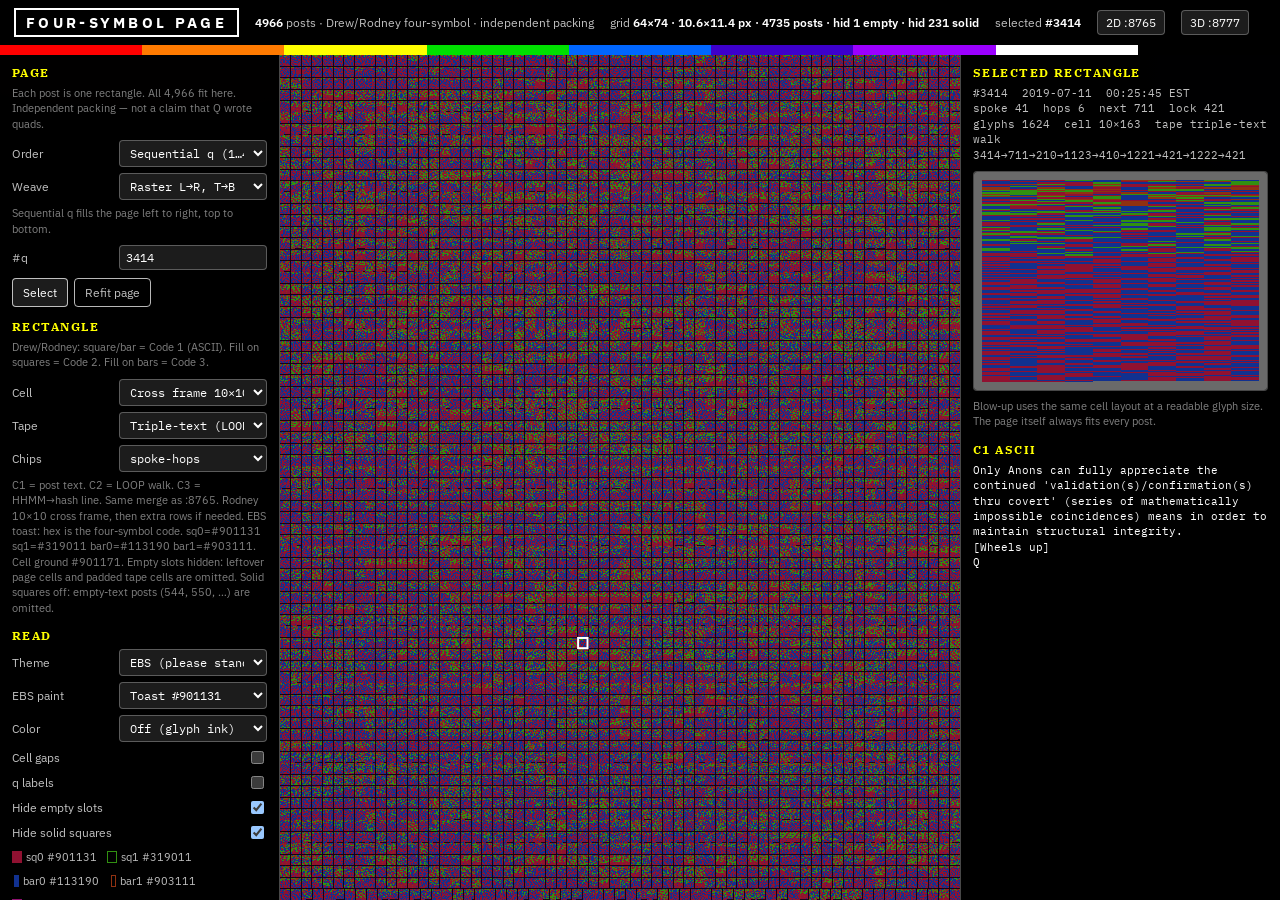
==== index.html @ 26ecc781 "Default view: 3414 EBS toast, cross, triple-text. Hide empty slots and solid squares. Cell gaps off." ====
<!DOCTYPE html>
<html lang="en" data-theme="ebs">
<head>
  <meta charset="utf-8" />
  <meta name="viewport" content="width=device-width, initial-scale=1" />
  <title>Four-symbol page — Q posts as rectangles</title>
  <link rel="preconnect" href="https://fonts.googleapis.com" />
  <link href="https://fonts.googleapis.com/css2?family=IBM+Plex+Mono:wght@400;600&family=IBM+Plex+Sans:wght@400;600&family=IBM+Plex+Serif:wght@600&display=swap" rel="stylesheet" />
  <link rel="stylesheet" href="css/page.css?v=20260916b" />
</head>
<body data-theme="ebs" data-paint="toast">
  <header>
    <h1>Four-symbol page</h1>
    <div class="meta" id="banner-meta">loading corpus…</div>
    <div class="meta">grid <b id="grid-readout">—</b></div>
    <div class="meta">selected <b id="sel-readout">—</b></div>
    <a class="ghost" href="http://127.0.0.1:8765/" title="Loop Code Visualizer">2D :8765</a>
    <a class="ghost" href="http://127.0.0.1:8777/" title="3D analyzer">3D :8777</a>
  </header>
  <div class="shell">
    <aside class="left">
      <h2>Page</h2>
      <p class="note">Each post is one rectangle. All 4,966 fit here. Independent packing — not a claim that Q wrote quads.</p>
      <label class="row">Order
        <select id="order">
          <option value="q" selected>Sequential q (1…4966)</option>
          <option value="ts">Timestamp</option>
          <option value="date">Replica date</option>
          <option value="spoke">Spoke 0–59</option>
          <option value="hops">Hops to lock</option>
          <option value="time">Time face (hour, minute)</option>
          <option value="grid">Date × minute</option>
          <option value="spoke15">Spoke 15 first</option>
          <option value="basin">Lock basin 421 / 1222</option>
          <option value="ampm">AM then PM</option>
          <option value="even">Even / odd q</option>
          <option value="loop">LOOP depth (hops)</option>
          <option value="walkseq">Walk-first-visit</option>
        </select>
      </label>
      <label class="row">Weave
        <select id="weave">
          <option value="raster" selected>Raster L→R, T→B</option>
          <option value="boustrophedon">Boustrophedon (ox-plow)</option>
          <option value="spiral">Spiral (outer → in)</option>
          <option value="columns">Columns (down, then next)</option>
        </select>
      </label>
      <p class="note" id="order-note">Sequential q fills the page left to right, top to bottom.</p>
      <label class="row">#q
        <input id="qnum" type="number" min="1" max="4966" value="3414" />
      </label>
      <div class="btns">
        <button id="go" type="button">Select</button>
        <button class="ghost" id="fit" type="button">Refit page</button>
      </div>

      <h2>Rectangle</h2>
      <p class="note">Drew/Rodney: square/bar = Code 1 (ASCII). Fill on squares = Code 2. Fill on bars = Code 3.</p>
      <label class="row">Cell
        <select id="cell">
          <option value="byte">Byte rows (8-wide)</option>
          <option value="notebook">Notebook 32-wide</option>
          <option value="column">Column-major 8-wide</option>
          <option value="boustrophedon">Boustrophedon 8-wide</option>
          <option value="spiral">Square spiral</option>
          <option value="weeks">Weeks (7-wide)</option>
          <option value="square">Nearest square</option>
          <option value="fish">Fish frame 8×14</option>
          <option value="cross" selected>Cross frame 10×10</option>
        </select>
      </label>
      <label class="row">Tape
        <select id="tape">
          <option value="c1-only">C1 ASCII (full post)</option>
          <option value="triple-text" selected>Triple-text (LOOP + stamp)</option>
          <option value="head8">Head 8 bytes (8×8)</option>
          <option value="chip">Field chip (1 glyph)</option>
        </select>
      </label>
      <label class="row">Chips
        <select id="chips">
          <option value="spoke-hops" selected>spoke-hops</option>
          <option value="ampm-lock">ampm-lock</option>
          <option value="even-q">even-q</option>
          <option value="timehash">timehash</option>
        </select>
      </label>
      <p class="note" id="tape-note">Full post text as Code 1. Long posts squeeze more rows into the same rectangle.</p>

      <h2>Read</h2>
      <label class="row">Theme
        <select id="theme">
          <option value="phosphor">Phosphor (CRT lime)</option>
          <option value="volt">Volt (hazard yellow)</option>
          <option value="magma">Magma</option>
          <option value="ion">Ion (blue / magenta)</option>
          <option value="ebs" selected>EBS (please stand by)</option>
          <option value="paper">Paper (light)</option>
          <option value="oak">Oak (original)</option>
        </select>
      </label>
      <label class="row" id="ebs-paint-row">EBS paint
        <select id="ebs-paint">
          <option value="meaning">Meaning (C1 + hops)</option>
          <option value="spectrum">Spectrum (cycle 9)</option>
          <option value="toast" selected>Toast #901131</option>
        </select>
      </label>
      <label class="row">Color
        <select id="color">
          <option value="off" selected>Off (glyph ink)</option>
          <option value="hops">Hops to lock</option>
          <option value="ampm">AM / PM</option>
          <option value="basin">Lock basin</option>
        </select>
      </label>
      <label class="row"><span>Cell gaps</span><input id="gaps" type="checkbox" /></label>
      <label class="row"><span>q labels</span><input id="labels" type="checkbox" /></label>
      <label class="row"><span>Hide empty slots</span><input id="hide-empty" type="checkbox" checked /></label>
      <label class="row"><span>Hide solid squares</span><input id="hide-solid" type="checkbox" checked /></label>
      <div class="legend">
        <span class="swatch-code"><i class="swatch sq0"></i>sq0</span>
        <span class="swatch-code"><i class="swatch sq1"></i>sq1</span>
        <span class="swatch-code"><i class="swatch bar0"></i>bar0</span>
        <span class="swatch-code"><i class="swatch bar1"></i>bar1</span>
        <span class="swatch-bw"><i class="swatch ebs-w"></i>white</span>
        <span class="swatch-bw"><i class="swatch ebs-k"></i>black</span>
        <span class="swatch-toast"><i class="swatch toast-sq0"></i>sq0 #901131</span>
        <span class="swatch-toast"><i class="swatch toast-sq1"></i>sq1 #319011</span>
        <span class="swatch-toast"><i class="swatch toast-bar0"></i>bar0 #113190</span>
        <span class="swatch-toast"><i class="swatch toast-bar1"></i>bar1 #903111</span>
        <span class="swatch-toast"><i class="swatch toast-cell"></i>cell #901171</span>
      </div>
      <p class="note">Click a rectangle. Arrows move on the page. Same codec as :8765.</p>
      <p class="status" id="pack-status">—</p>
    </aside>
    <div class="stage">
      <canvas id="page" aria-label="Four-symbol rectangles, one per Q post"></canvas>
    </div>
    <aside class="right">
      <h2>Selected rectangle</h2>
      <div id="inspect-meta">Click a cell.</div>
      <canvas id="peek" width="300" height="220" aria-label="Readable blow-up of the selected tape"></canvas>
      <p class="note">Blow-up uses the same cell layout at a readable glyph size. The page itself always fits every post.</p>
      <h2>C1 ASCII</h2>
      <div id="inspect-text">—</div>
    </aside>
  </div>
  <script src="js/quads.js?v=20260916b"></script>
  <script src="js/layouts.js?v=20260916b"></script>
  <script src="js/page.js?v=20260916b"></script>
</body>
</html>
---- css/page.css ----
:root, [data-theme="phosphor"] {
  --bg: #020805;
  --bg-2: #06140c;
  --elev: #082014;
  --elev-2: #0c2c1c;
  --panel: rgba(4, 18, 12, 0.94);
  --ink: #d8ff9a;
  --muted: #8fdc8a;
  --faint: #4a9a62;
  --line: rgba(125, 255, 106, 0.28);
  --line-strong: rgba(125, 255, 106, 0.55);
  --gold: #7dff6a;
  --gold-2: #e8ff7a;
  --crimson: #ff2d7b;
  --teal: #2ee6ff;
  --sage: #3dfff0;
  --bar0: #9ad46a;
  --slate: #7d93a3;
  --stage: #000000;
  --cell: #07140c;
  --ampm-am: #2ee6ff;
  --ampm-pm: #ff2d7b;
  --glow-a: rgba(125, 255, 106, 0.22);
  --glow-b: rgba(255, 45, 123, 0.16);
  --hop-0: #f4ff7a;
  --hop-1: #9dff4a;
  --hop-2: #3dff8a;
  --hop-3: #2ee6c8;
  --hop-4: #2ec8ff;
  --hop-5: #7a8cff;
  --hop-6: #ff4fd8;
  --serif: "IBM Plex Serif", Palatino, "Iowan Old Style", serif;
  --sans: "IBM Plex Sans", "Segoe UI", system-ui, sans-serif;
  --mono: "IBM Plex Mono", ui-monospace, monospace;
  color-scheme: dark;
  font-family: var(--sans);
}

[data-theme="volt"] {
  --bg: #0c0b00;
  --bg-2: #161200;
  --elev: #221c00;
  --elev-2: #2e2600;
  --panel: rgba(18, 16, 0, 0.94);
  --ink: #fff4a3;
  --muted: #d4c04a;
  --faint: #8a7a20;
  --line: rgba(255, 229, 0, 0.32);
  --line-strong: rgba(255, 229, 0, 0.62);
  --gold: #ffe500;
  --gold-2: #fff56a;
  --crimson: #ff3b00;
  --teal: #00d4ff;
  --sage: #00ff9a;
  --bar0: #e6d060;
  --stage: #050400;
  --cell: #1a1600;
  --ampm-am: #00d4ff;
  --ampm-pm: #ff3b00;
  --glow-a: rgba(255, 229, 0, 0.22);
  --glow-b: rgba(255, 59, 0, 0.16);
  --hop-0: #fff56a;
  --hop-1: #ffd000;
  --hop-2: #ff9a00;
  --hop-3: #ff5a00;
  --hop-4: #ff2d55;
  --hop-5: #c800ff;
  --hop-6: #00e5ff;
}

[data-theme="magma"] {
  --bg: #120205;
  --bg-2: #1c060a;
  --elev: #2a0a10;
  --elev-2: #3a1016;
  --panel: rgba(22, 4, 8, 0.94);
  --ink: #ffe8d2;
  --muted: #e08a62;
  --faint: #8a4a38;
  --line: rgba(255, 176, 32, 0.3);
  --line-strong: rgba(255, 58, 26, 0.55);
  --gold: #ffb020;
  --gold-2: #ffd56a;
  --crimson: #ff3a1a;
  --teal: #ff5e8a;
  --sage: #ff7a3c;
  --bar0: #e0a070;
  --stage: #090102;
  --cell: #22080c;
  --ampm-am: #ffd56a;
  --ampm-pm: #ff3a1a;
  --glow-a: rgba(255, 176, 32, 0.22);
  --glow-b: rgba(255, 58, 26, 0.18);
  --hop-0: #ffe08a;
  --hop-1: #ffb020;
  --hop-2: #ff7a18;
  --hop-3: #ff3a1a;
  --hop-4: #e01040;
  --hop-5: #ff5e8a;
  --hop-6: #ff9a6a;
}

[data-theme="ion"] {
  --bg: #050814;
  --bg-2: #0a1024;
  --elev: #101a38;
  --elev-2: #182450;
  --panel: rgba(6, 10, 28, 0.94);
  --ink: #e8f0ff;
  --muted: #8aa8e0;
  --faint: #4a68a8;
  --line: rgba(110, 168, 255, 0.32);
  --line-strong: rgba(255, 79, 216, 0.5);
  --gold: #6ea8ff;
  --gold-2: #b8d4ff;
  --crimson: #ff4fd8;
  --teal: #4df0ff;
  --sage: #3ef0c8;
  --bar0: #9ab8e8;
  --stage: #02040c;
  --cell: #0a1230;
  --ampm-am: #4df0ff;
  --ampm-pm: #ff4fd8;
  --glow-a: rgba(110, 168, 255, 0.22);
  --glow-b: rgba(255, 79, 216, 0.16);
  --hop-0: #b8d4ff;
  --hop-1: #6ea8ff;
  --hop-2: #4df0ff;
  --hop-3: #3ef0c8;
  --hop-4: #c44dff;
  --hop-5: #ff4fd8;
  --hop-6: #ff8ad8;
}

[data-theme="paper"] {
  --bg: #f3ead4;
  --bg-2: #ebe0c6;
  --elev: #fff8ea;
  --elev-2: #fffdf6;
  --panel: rgba(255, 248, 234, 0.94);
  --ink: #1a1610;
  --muted: #5a4e3a;
  --faint: #8a7a62;
  --line: rgba(138, 90, 18, 0.28);
  --line-strong: rgba(196, 30, 18, 0.45);
  --gold: #8a5a12;
  --gold-2: #c48920;
  --crimson: #c41e12;
  --teal: #0e6e8c;
  --sage: #1a7a32;
  --bar0: #5a4e3a;
  --stage: #efe4cc;
  --cell: #fff8ea;
  --ampm-am: #0e6e8c;
  --ampm-pm: #c41e12;
  --glow-a: rgba(196, 137, 32, 0.16);
  --glow-b: rgba(196, 30, 18, 0.1);
  --hop-0: #c48920;
  --hop-1: #c41e12;
  --hop-2: #1a7a32;
  --hop-3: #0e6e8c;
  --hop-4: #5a2a8a;
  --hop-5: #0a4a6a;
  --hop-6: #8a3a12;
  color-scheme: light;
}

[data-theme="oak"] {
  --bg: #100f0c;
  --bg-2: #16140f;
  --elev: #1d1a14;
  --elev-2: #262217;
  --panel: rgba(29, 26, 20, 0.92);
  --ink: #f4ead6;
  --muted: #9a8d74;
  --faint: #6d6454;
  --line: rgba(196, 163, 90, 0.18);
  --line-strong: rgba(196, 163, 90, 0.38);
  --gold: #c4a35a;
  --gold-2: #e3c888;
  --crimson: #b24a38;
  --teal: #6eb8b8;
  --sage: #8fce6e;
  --bar0: #c4b89a;
  --stage: #070705;
  --cell: #16140f;
  --ampm-am: #5a9bb8;
  --ampm-pm: #6eb8b8;
  --glow-a: rgba(196, 163, 90, 0.08);
  --glow-b: rgba(178, 74, 56, 0.07);
  --hop-0: #e3c888;
  --hop-1: #b8894a;
  --hop-2: #7d9a78;
  --hop-3: #2f6a6a;
  --hop-4: #3d8a8a;
  --hop-5: #5aa3a3;
  --hop-6: #7ec8c8;
  color-scheme: dark;
}

[data-theme="ebs"] {
  --bg: #000000;
  --bg-2: #0a0a0a;
  --elev: #111111;
  --elev-2: #1c1c1c;
  --panel: rgba(0, 0, 0, 0.96);
  --ink: #ffffff;
  --muted: #c0c0c0;
  --faint: #808080;
  --line: rgba(255, 255, 255, 0.28);
  --line-strong: rgba(255, 255, 255, 0.72);
  --gold: #ffff00;
  --gold-2: #ffffff;
  --crimson: #ff0000;
  --teal: #0066ff;
  --sage: #00e000;
  --bar0: #ff7a00;
  --stage: #000000;
  --cell: #101010;
  --ampm-am: #0066ff;
  --ampm-pm: #9b00ff;
  --glow-a: rgba(255, 0, 0, 0.16);
  --glow-b: rgba(59, 0, 204, 0.16);
  --hop-0: #ff0000;
  --hop-1: #ff7a00;
  --hop-2: #ffff00;
  --hop-3: #00e000;
  --hop-4: #0066ff;
  --hop-5: #3d00cc;
  --hop-6: #9b00ff;
  --ebs-0: #ff0000;
  --ebs-1: #ff7a00;
  --ebs-2: #ffff00;
  --ebs-3: #00e000;
  --ebs-4: #0066ff;
  --ebs-5: #3d00cc;
  --ebs-6: #9b00ff;
  --ebs-7: #ffffff;
  --ebs-8: #000000;
  --toast-sq0: #901131;
  --toast-sq1: #319011;
  --toast-bar0: #113190;
  --toast-bar1: #903111;
  --toast-cell: #901171;
  color-scheme: dark;
}

* { box-sizing: border-box; }
html, body { margin: 0; height: 100%; background: var(--bg); color: var(--ink); }
body {
  display: grid;
  grid-template-rows: auto 1fr;
  background:
    radial-gradient(1200px 600px at 12% -12%, var(--glow-a), transparent 52%),
    radial-gradient(900px 500px at 110% 8%, var(--glow-b), transparent 46%),
    var(--bg);
}

header {
  display: flex;
  align-items: center;
  flex-wrap: wrap;
  gap: 10px 16px;
  padding: 8px 14px;
  background: var(--panel);
  border-bottom: 1px solid var(--line);
  backdrop-filter: blur(10px);
  position: relative;
}
[data-theme="ebs"] header {
  background: #000;
  border-bottom: 0;
  padding-bottom: 18px;
}
[data-theme="ebs"] header::after {
  content: "";
  position: absolute;
  left: 0;
  right: 0;
  bottom: 0;
  height: 10px;
  background: linear-gradient(
    90deg,
    #ff0000 0 11.111%,
    #ff7a00 11.111% 22.222%,
    #ffff00 22.222% 33.333%,
    #00e000 33.333% 44.444%,
    #0066ff 44.444% 55.555%,
    #3d00cc 55.555% 66.666%,
    #9b00ff 66.666% 77.777%,
    #ffffff 77.777% 88.888%,
    #000000 88.888% 100%
  );
}
[data-theme="ebs"] header h1 {
  background: #000;
  color: #fff;
  border: 2px solid #fff;
  padding: 3px 10px;
  letter-spacing: 0.22em;
  text-shadow: none;
  font-family: var(--sans);
  font-weight: 700;
}
header h1 {
  font-family: var(--serif);
  font-size: 15px;
  font-weight: 600;
  letter-spacing: 0.06em;
  margin: 0;
  text-transform: uppercase;
  color: var(--gold-2);
  text-shadow: 0 0 14px var(--gold);
}
header .meta { color: var(--muted); font-size: 12px; }
header .meta b { color: var(--gold-2); font-weight: 600; }
header a.ghost {
  color: var(--gold-2);
  text-decoration: none;
  font-size: 12px;
  border: 1px solid var(--line);
  padding: 4px 8px;
  border-radius: 4px;
}
header a.ghost:hover { border-color: var(--gold); }

.shell {
  display: grid;
  grid-template-columns: 280px 1fr 320px;
  min-height: 0;
}
@media (max-width: 1100px) {
  .shell { grid-template-columns: 240px 1fr; }
  .right { display: none; }
  body.show-inspect .right { display: block; position: absolute; right: 0; top: 48px; bottom: 0; width: 320px; z-index: 4; }
}

aside {
  overflow: auto;
  padding: 10px 12px 16px;
  border-right: 1px solid var(--line);
  background: var(--panel);
  min-height: 0;
}
aside.right { border-right: 0; border-left: 1px solid var(--line); }

h2 {
  font-family: var(--serif);
  font-size: 12px;
  letter-spacing: 0.12em;
  text-transform: uppercase;
  color: var(--gold);
  margin: 12px 0 6px;
}
h2:first-child { margin-top: 0; }

.row {
  display: flex;
  align-items: center;
  justify-content: space-between;
  gap: 8px;
  font-size: 12px;
  color: var(--muted);
  margin: 6px 0;
}
.row select, .row input[type="number"] {
  flex: 0 1 58%;
  min-width: 0;
  background: var(--elev-2);
  color: var(--ink);
  border: 1px solid var(--line);
  border-radius: 4px;
  padding: 4px 6px;
  font: 12px var(--mono);
}
.note {
  font-size: 11px;
  line-height: 1.4;
  color: var(--faint);
  margin: 4px 0 8px;
}
.btns { display: flex; gap: 6px; flex-wrap: wrap; margin: 8px 0; }
button, .ghost {
  font: 12px var(--sans);
  background: var(--elev-2);
  color: var(--ink);
  border: 1px solid var(--line-strong);
  border-radius: 4px;
  padding: 6px 10px;
  cursor: pointer;
}
button:hover { border-color: var(--gold); }
button.ghost { background: transparent; color: var(--muted); }

.stage {
  position: relative;
  min-width: 0;
  min-height: 0;
  background: var(--stage);
}
#page {
  display: block;
  width: 100%;
  height: 100%;
  cursor: crosshair;
}

.legend {
  display: flex;
  gap: 10px;
  flex-wrap: wrap;
  font-size: 11px;
  color: var(--muted);
  margin: 8px 0 4px;
}
.swatch {
  display: inline-block;
  width: 10px;
  height: 12px;
  vertical-align: -2px;
  margin-right: 4px;
}
.swatch.sq0 { background: var(--ink); }
.swatch.sq1 { box-shadow: inset 0 0 0 1px var(--crimson); }
.swatch.bar0 { width: 5px; margin: 0 4px 0 2px; background: var(--bar0); }
.swatch.bar1 { width: 5px; margin: 0 4px 0 2px; box-shadow: inset 0 0 0 1px var(--sage); }
.swatch.ebs-w { background: #ffffff; box-shadow: inset 0 0 0 1px #888; }
.swatch.ebs-k { background: #000000; box-shadow: inset 0 0 0 1px #888; }
.swatch.toast-sq0 { background: #901131; }
.swatch.toast-sq1 { box-shadow: inset 0 0 0 1px #319011; }
.swatch.toast-bar0 { width: 5px; margin: 0 4px 0 2px; background: #113190; }
.swatch.toast-bar1 { width: 5px; margin: 0 4px 0 2px; box-shadow: inset 0 0 0 1px #903111; }
.swatch.toast-cell { background: #901171; }
body:not([data-theme="ebs"]) .swatch-bw,
body:not([data-theme="ebs"]) #ebs-paint-row { display: none; }
body[data-paint="toast"] .swatch-bw,
body[data-paint="toast"] .swatch-code { display: none; }
body:not([data-theme="ebs"]) .swatch-toast,
body:not([data-paint="toast"]) .swatch-toast { display: none; }

#inspect-text, #inspect-meta {
  font: 11px/1.4 var(--mono);
  color: var(--muted);
  white-space: pre-wrap;
  word-break: break-word;
}
#inspect-text { color: var(--ink); max-height: 180px; overflow: auto; }
#peek {
  display: block;
  width: 100%;
  height: 220px;
  background: var(--stage);
  border: 1px solid var(--line);
  border-radius: 4px;
  margin: 8px 0;
}

.status {
  font: 11px var(--mono);
  color: var(--faint);
}
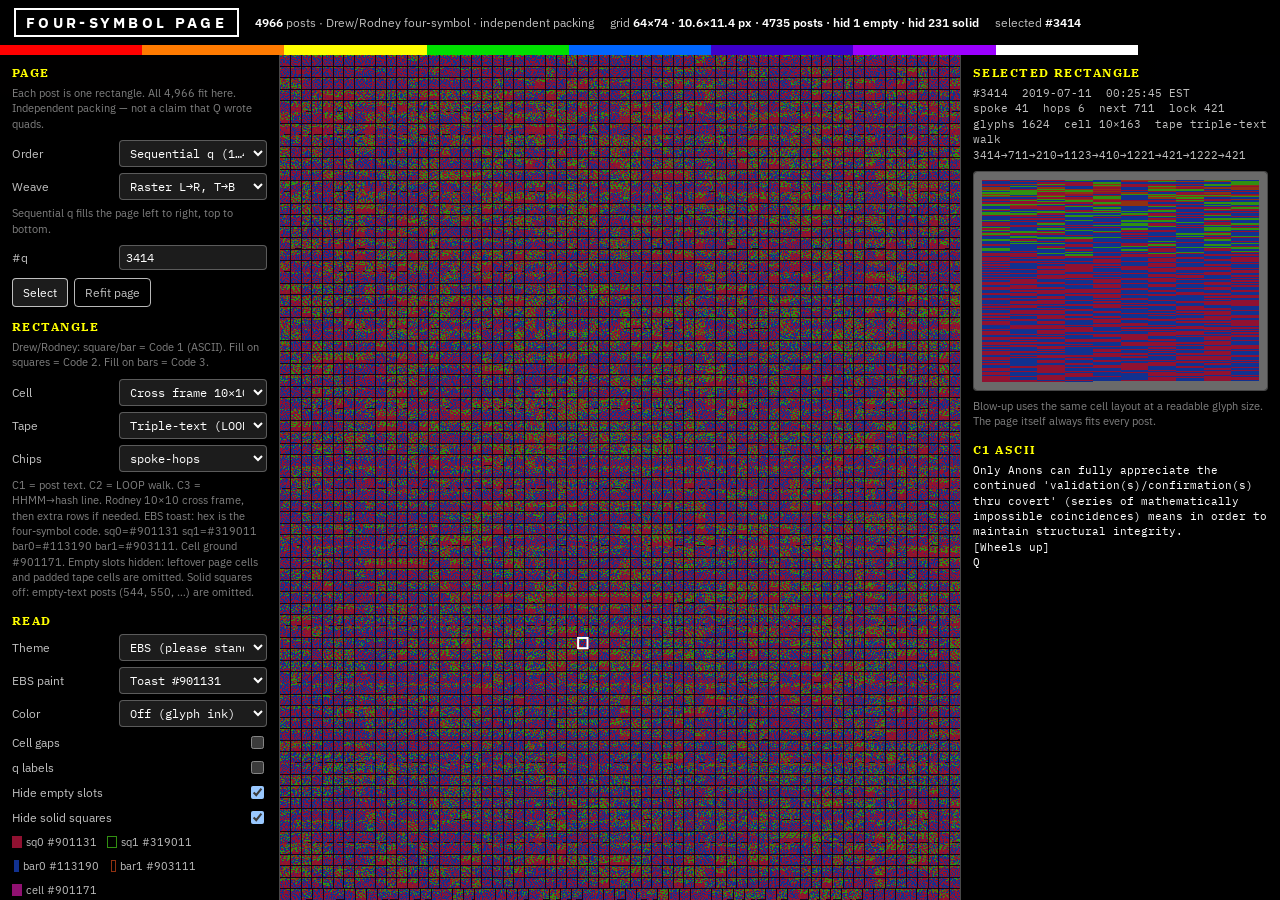
==== commit 7f7f4fad: "Drop 2D/3D hops from the public four-symbol page. The GitHub snapshot is the four-symbol packing onl" ====
--- a/index.html
+++ b/index.html
@@ -6,7 +6,7 @@
   <title>Four-symbol page — Q posts as rectangles</title>
   <link rel="preconnect" href="https://fonts.googleapis.com" />
   <link href="https://fonts.googleapis.com/css2?family=IBM+Plex+Mono:wght@400;600&family=IBM+Plex+Sans:wght@400;600&family=IBM+Plex+Serif:wght@600&display=swap" rel="stylesheet" />
-  <link rel="stylesheet" href="css/page.css?v=20260916b" />
+  <link rel="stylesheet" href="css/page.css?v=20260916c" />
 </head>
 <body data-theme="ebs" data-paint="toast">
   <header>
@@ -14,8 +14,6 @@
     <div class="meta" id="banner-meta">loading corpus…</div>
     <div class="meta">grid <b id="grid-readout">—</b></div>
     <div class="meta">selected <b id="sel-readout">—</b></div>
-    <a class="ghost" href="http://127.0.0.1:8765/" title="Loop Code Visualizer">2D :8765</a>
-    <a class="ghost" href="http://127.0.0.1:8777/" title="3D analyzer">3D :8777</a>
   </header>
   <div class="shell">
     <aside class="left">
@@ -132,7 +130,7 @@
         <span class="swatch-toast"><i class="swatch toast-bar1"></i>bar1 #903111</span>
         <span class="swatch-toast"><i class="swatch toast-cell"></i>cell #901171</span>
       </div>
-      <p class="note">Click a rectangle. Arrows move on the page. Same codec as :8765.</p>
+      <p class="note">Click a rectangle. Arrows move on the page.</p>
       <p class="status" id="pack-status">—</p>
     </aside>
     <div class="stage">
@@ -147,8 +145,8 @@
       <div id="inspect-text">—</div>
     </aside>
   </div>
-  <script src="js/quads.js?v=20260916b"></script>
-  <script src="js/layouts.js?v=20260916b"></script>
-  <script src="js/page.js?v=20260916b"></script>
+  <script src="js/quads.js?v=20260916c"></script>
+  <script src="js/layouts.js?v=20260916c"></script>
+  <script src="js/page.js?v=20260916c"></script>
 </body>
 </html>
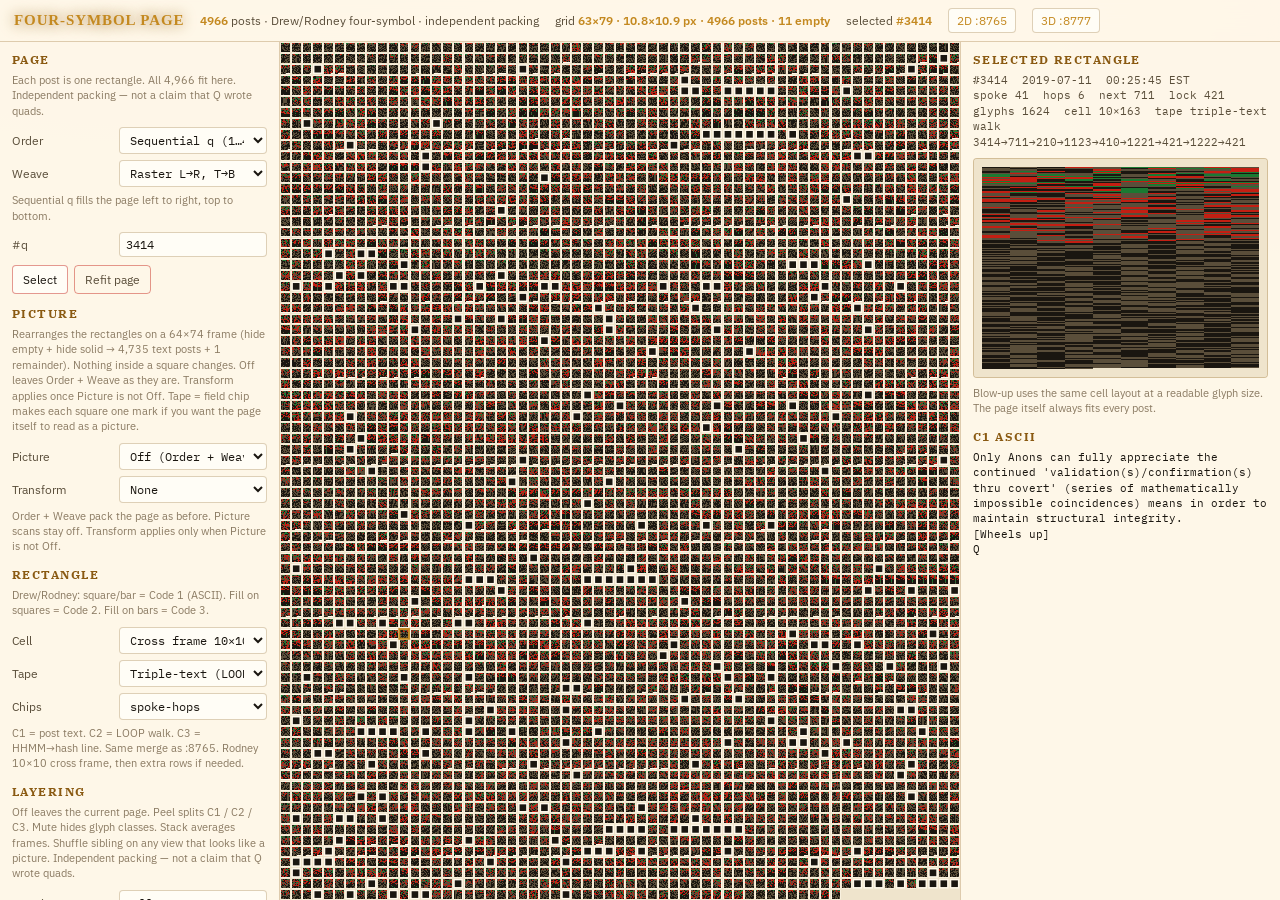
==== commit 3c776346: "Sync public page to the current :8558 four-symbol app. Bring GitHub in line with the local 8558 proj" ====
--- a/index.html
+++ b/index.html
@@ -1,19 +1,21 @@
 <!DOCTYPE html>
-<html lang="en" data-theme="ebs">
+<html lang="en" data-theme="paper">
 <head>
   <meta charset="utf-8" />
   <meta name="viewport" content="width=device-width, initial-scale=1" />
   <title>Four-symbol page — Q posts as rectangles</title>
   <link rel="preconnect" href="https://fonts.googleapis.com" />
   <link href="https://fonts.googleapis.com/css2?family=IBM+Plex+Mono:wght@400;600&family=IBM+Plex+Sans:wght@400;600&family=IBM+Plex+Serif:wght@600&display=swap" rel="stylesheet" />
-  <link rel="stylesheet" href="css/page.css?v=20260916c" />
+  <link rel="stylesheet" href="css/page.css?v=20260918e" />
 </head>
-<body data-theme="ebs" data-paint="toast">
+<body data-theme="paper" data-layer="off">
   <header>
     <h1>Four-symbol page</h1>
     <div class="meta" id="banner-meta">loading corpus…</div>
     <div class="meta">grid <b id="grid-readout">—</b></div>
     <div class="meta">selected <b id="sel-readout">—</b></div>
+    <a class="ghost" href="http://127.0.0.1:8765/" title="Loop Code Visualizer">2D :8765</a>
+    <a class="ghost" href="http://127.0.0.1:8777/" title="3D analyzer">3D :8777</a>
   </header>
   <div class="shell">
     <aside class="left">
@@ -53,6 +55,36 @@
         <button class="ghost" id="fit" type="button">Refit page</button>
       </div>
 
+      <h2>Picture</h2>
+      <p class="note">Rearranges the rectangles on a 64×74 frame (hide empty + hide solid → 4,735 text posts + 1 remainder). Nothing inside a square changes. Off leaves Order + Weave as they are. Transform applies once Picture is not Off. Tape = field chip makes each square one mark if you want the page itself to read as a picture.</p>
+      <label class="row">Picture
+        <select id="picture">
+          <option value="off" selected>Off (Order + Weave)</option>
+          <option value="frame">Lock 64×74</option>
+          <option value="morton">Morton Z-order</option>
+          <option value="hilbert">Hilbert curve</option>
+          <option value="bitrev">Bit-reversal</option>
+          <option value="zigzag">Zig-zag diagonal</option>
+          <option value="interlace">Interlace even/odd</option>
+          <option value="blocks8">8×8 blocks</option>
+          <option value="mod37">Mod 37 interlace</option>
+          <option value="nipkow">Nipkow polar</option>
+          <option value="shuffle">Shuffle (seed 421)</option>
+        </select>
+      </label>
+      <label class="row">Transform
+        <select id="xform">
+          <option value="none" selected>None</option>
+          <option value="fliph">Flip horizontal</option>
+          <option value="flipv">Flip vertical</option>
+          <option value="rot90">Rotate 90° CW</option>
+          <option value="rot180">Rotate 180°</option>
+          <option value="rot270">Rotate 90° CCW</option>
+          <option value="transp">Transpose 74×64</option>
+        </select>
+      </label>
+      <p class="note" id="picture-note">Order + Weave pack the page as before. Picture scans stay off.</p>
+
       <h2>Rectangle</h2>
       <p class="note">Drew/Rodney: square/bar = Code 1 (ASCII). Fill on squares = Code 2. Fill on bars = Code 3.</p>
       <label class="row">Cell
@@ -86,6 +118,71 @@
       </label>
       <p class="note" id="tape-note">Full post text as Code 1. Long posts squeeze more rows into the same rectangle.</p>
 
+      <h2>Layering</h2>
+      <p class="note">Off leaves the current page. Peel splits C1 / C2 / C3. Mute hides glyph classes. Stack averages frames. Shuffle sibling on any view that looks like a picture. Independent packing — not a claim that Q wrote quads.</p>
+      <label class="row">Layering
+        <select id="layer">
+          <option value="off" selected>Off</option>
+          <option value="peel">Peel</option>
+          <option value="mute">Mute</option>
+          <option value="stack">Stack</option>
+          <option value="diff">Diff</option>
+        </select>
+      </label>
+      <p class="note" id="layer-caption"></p>
+      <label class="row layer-peel">Align
+        <select id="align">
+          <option value="tape" selected>Tape (holes)</option>
+          <option value="stream">Stream (TEXTPIC)</option>
+        </select>
+      </label>
+      <label class="row layer-comp">Composite
+        <select id="comp">
+          <option value="solo" selected>Solo</option>
+          <option value="add">Add</option>
+          <option value="screen">Screen</option>
+          <option value="multiply">Multiply</option>
+        </select>
+      </label>
+      <label class="row layer-peel">On page
+        <select id="onpage">
+          <option value="off" selected>Off (inspector only)</option>
+          <option value="under">Under the posts</option>
+          <option value="over">Over the posts</option>
+        </select>
+      </label>
+      <label class="row layer-peel"><span>Plate mix <b id="mix-readout">55</b></span>
+        <input id="mix" type="range" min="0" max="100" value="55" />
+      </label>
+      <label class="row layer-peel"><span>Plates</span>
+        <span class="checks">
+          <label><input id="plate-p1" type="checkbox" checked /> C1</label>
+          <label><input id="plate-p2" type="checkbox" checked /> C2</label>
+          <label><input id="plate-p3" type="checkbox" checked /> C3</label>
+        </span>
+      </label>
+      <label class="row layer-mute"><span>Mute</span>
+        <span class="checks">
+          <label><input id="mute-sq0" type="checkbox" /> sq0</label>
+          <label><input id="mute-sq1" type="checkbox" /> sq1</label>
+          <label><input id="mute-bar0" type="checkbox" /> bar0</label>
+          <label><input id="mute-bar1" type="checkbox" /> bar1</label>
+        </span>
+      </label>
+      <label class="row layer-stack">Stack
+        <select id="stack">
+          <option value="peek" selected>Peek frame</option>
+          <option value="corpus">Corpus mean</option>
+        </select>
+      </label>
+      <div class="btns layer-peel">
+        <button id="essay-load" type="button">Load TEXTPIC teaching in peek</button>
+      </div>
+      <div class="btns layer-peel layer-shuf">
+        <button class="ghost" id="shuffle-sib" type="button">Shuffle sibling</button>
+      </div>
+      <p class="note layer-later" id="layer-later-note"></p>
+
       <h2>Read</h2>
       <label class="row">Theme
         <select id="theme">
@@ -93,16 +190,16 @@
           <option value="volt">Volt (hazard yellow)</option>
           <option value="magma">Magma</option>
           <option value="ion">Ion (blue / magenta)</option>
-          <option value="ebs" selected>EBS (please stand by)</option>
-          <option value="paper">Paper (light)</option>
+          <option value="ebs">EBS (please stand by)</option>
+          <option value="paper" selected>Paper (light)</option>
           <option value="oak">Oak (original)</option>
         </select>
       </label>
       <label class="row" id="ebs-paint-row">EBS paint
         <select id="ebs-paint">
-          <option value="meaning">Meaning (C1 + hops)</option>
+          <option value="meaning" selected>Meaning (C1 + hops)</option>
           <option value="spectrum">Spectrum (cycle 9)</option>
-          <option value="toast" selected>Toast #901131</option>
+          <option value="toast">Toast #901131</option>
         </select>
       </label>
       <label class="row">Color
@@ -113,10 +210,11 @@
           <option value="basin">Lock basin</option>
         </select>
       </label>
-      <label class="row"><span>Cell gaps</span><input id="gaps" type="checkbox" /></label>
+      <label class="row"><span>Cell gaps</span><input id="gaps" type="checkbox" checked /></label>
       <label class="row"><span>q labels</span><input id="labels" type="checkbox" /></label>
-      <label class="row"><span>Hide empty slots</span><input id="hide-empty" type="checkbox" checked /></label>
-      <label class="row"><span>Hide solid squares</span><input id="hide-solid" type="checkbox" checked /></label>
+      <label class="row"><span>Hide empty slots</span><input id="hide-empty" type="checkbox" /></label>
+      <label class="row"><span>Hide solid squares</span><input id="hide-solid" type="checkbox" /></label>
+      <label class="row"><span>Filled frame</span><input id="filled-frame" type="checkbox" /></label>
       <div class="legend">
         <span class="swatch-code"><i class="swatch sq0"></i>sq0</span>
         <span class="swatch-code"><i class="swatch sq1"></i>sq1</span>
@@ -130,7 +228,7 @@
         <span class="swatch-toast"><i class="swatch toast-bar1"></i>bar1 #903111</span>
         <span class="swatch-toast"><i class="swatch toast-cell"></i>cell #901171</span>
       </div>
-      <p class="note">Click a rectangle. Arrows move on the page.</p>
+      <p class="note">Click a rectangle. Arrows move on the page. Same codec as :8765.</p>
       <p class="status" id="pack-status">—</p>
     </aside>
     <div class="stage">
@@ -140,13 +238,36 @@
       <h2>Selected rectangle</h2>
       <div id="inspect-meta">Click a cell.</div>
       <canvas id="peek" width="300" height="220" aria-label="Readable blow-up of the selected tape"></canvas>
-      <p class="note">Blow-up uses the same cell layout at a readable glyph size. The page itself always fits every post.</p>
+      <p class="note" id="peek-note">Blow-up uses the same cell layout at a readable glyph size. The page itself always fits every post.</p>
+      <div id="plates-block" hidden>
+        <h3>Plates</h3>
+        <p class="essay-badge" id="essay-badge" hidden>essay, not a find</p>
+        <div class="plates">
+          <figure>
+            <canvas id="plate-c1" width="96" height="96" aria-label="C1 plate"></canvas>
+            <figcaption id="cap-c1">C1</figcaption>
+          </figure>
+          <figure>
+            <canvas id="plate-c2" width="96" height="96" aria-label="C2 plate"></canvas>
+            <figcaption id="cap-c2">C2</figcaption>
+          </figure>
+          <figure>
+            <canvas id="plate-c3" width="96" height="96" aria-label="C3 plate"></canvas>
+            <figcaption id="cap-c3">C3</figcaption>
+          </figure>
+        </div>
+        <canvas id="plate-mix" width="300" height="160" aria-label="Composite of C1 C2 C3 plates"></canvas>
+        <p class="note" id="plate-note"></p>
+        <p class="note" id="stack-score" hidden></p>
+        <p class="note" id="essay-text" hidden></p>
+      </div>
       <h2>C1 ASCII</h2>
       <div id="inspect-text">—</div>
     </aside>
   </div>
-  <script src="js/quads.js?v=20260916c"></script>
-  <script src="js/layouts.js?v=20260916c"></script>
-  <script src="js/page.js?v=20260916c"></script>
+  <script src="js/quads.js?v=20260917a"></script>
+  <script src="js/layouts.js?v=20260917a"></script>
+  <script src="js/layers.js?v=20260918e"></script>
+  <script src="js/page.js?v=20260918f"></script>
 </body>
 </html>
--- a/css/page.css
+++ b/css/page.css
@@ -373,6 +373,11 @@
   padding: 4px 6px;
   font: 12px var(--mono);
 }
+.row input[type="range"] {
+  flex: 0 1 58%;
+  min-width: 0;
+  accent-color: var(--gold);
+}
 .note {
   font-size: 11px;
   line-height: 1.4;
@@ -459,3 +464,91 @@
   font: 11px var(--mono);
   color: var(--faint);
 }
+
+h3 {
+  font-family: var(--serif);
+  font-size: 11px;
+  letter-spacing: 0.1em;
+  text-transform: uppercase;
+  color: var(--gold);
+  margin: 10px 0 6px;
+}
+
+.checks {
+  display: flex;
+  gap: 8px;
+  flex-wrap: wrap;
+  font: 11px var(--mono);
+}
+.checks label {
+  display: flex;
+  align-items: center;
+  gap: 3px;
+  color: var(--ink);
+}
+
+.layer-peel,
+.layer-mute,
+.layer-stack,
+.layer-comp,
+.layer-shuf,
+.layer-later,
+#layer-caption {
+  display: none;
+}
+body[data-layer="peel"] .layer-peel,
+body[data-layer="peel"] .layer-comp,
+body[data-layer="peel"] .layer-shuf { display: flex; }
+body[data-layer="peel"] p.note.layer-peel { display: block; }
+body[data-layer="mute"] .layer-mute { display: flex; }
+body[data-layer="stack"] .layer-stack,
+body[data-layer="stack"] .layer-comp,
+body[data-layer="stack"] .layer-shuf { display: flex; }
+body[data-layer="diff"] .layer-comp,
+body[data-layer="diff"] .layer-shuf { display: flex; }
+body[data-layer="stack"] .layer-later,
+body[data-layer="diff"] .layer-later { display: block; }
+body[data-layer="peel"] #layer-caption,
+body[data-layer="mute"] #layer-caption,
+body[data-layer="stack"] #layer-caption,
+body[data-layer="diff"] #layer-caption { display: block; }
+
+#plates-block { display: none; margin-top: 8px; }
+body[data-layer="peel"] #plates-block,
+body[data-layer="stack"] #plates-block,
+body[data-layer="diff"] #plates-block { display: block; }
+
+.plates {
+  display: grid;
+  grid-template-columns: 1fr 1fr 1fr;
+  gap: 6px;
+}
+.plates figure { margin: 0; }
+.plates figcaption {
+  font: 10px var(--mono);
+  color: var(--muted);
+  text-align: center;
+  margin-top: 2px;
+}
+.plates canvas,
+#plate-mix {
+  display: block;
+  width: 100%;
+  image-rendering: pixelated;
+  image-rendering: crisp-edges;
+  background: var(--stage);
+  border: 1px solid var(--line);
+  border-radius: 4px;
+}
+.plates canvas { height: 88px; }
+#plate-mix { height: 140px; margin: 8px 0; }
+#shuffle-sib[aria-pressed="true"] {
+  border-color: var(--gold);
+  color: var(--gold-2);
+}
+#stack-score { color: var(--gold); }
+.essay-badge {
+  color: var(--gold);
+  font: 11px var(--mono);
+  margin: 0 0 6px;
+}
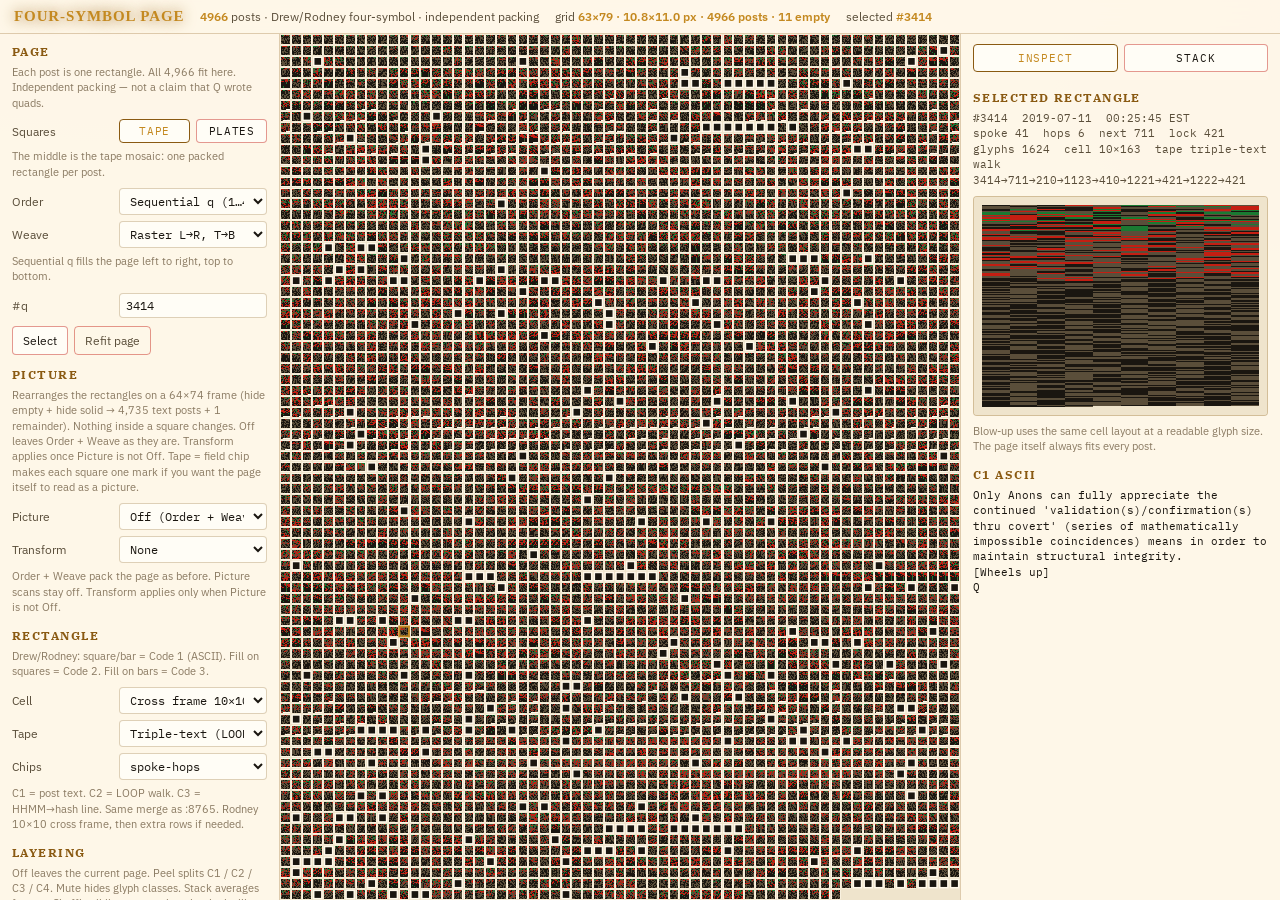
==== commit 287a404a: "Sync public page to the current :8558 four-symbol app. Bring GitHub Pages in line with localhost 855" ====
--- a/index.html
+++ b/index.html
@@ -6,21 +6,26 @@
   <title>Four-symbol page — Q posts as rectangles</title>
   <link rel="preconnect" href="https://fonts.googleapis.com" />
   <link href="https://fonts.googleapis.com/css2?family=IBM+Plex+Mono:wght@400;600&family=IBM+Plex+Sans:wght@400;600&family=IBM+Plex+Serif:wght@600&display=swap" rel="stylesheet" />
-  <link rel="stylesheet" href="css/page.css?v=20260918e" />
+  <link rel="stylesheet" href="css/page.css?v=20260921h" />
 </head>
-<body data-theme="paper" data-layer="off">
+<body data-theme="paper" data-layer="off" data-quote="off">
   <header>
     <h1>Four-symbol page</h1>
     <div class="meta" id="banner-meta">loading corpus…</div>
     <div class="meta">grid <b id="grid-readout">—</b></div>
     <div class="meta">selected <b id="sel-readout">—</b></div>
-    <a class="ghost" href="http://127.0.0.1:8765/" title="Loop Code Visualizer">2D :8765</a>
-    <a class="ghost" href="http://127.0.0.1:8777/" title="3D analyzer">3D :8777</a>
   </header>
   <div class="shell">
     <aside class="left">
       <h2>Page</h2>
       <p class="note">Each post is one rectangle. All 4,966 fit here. Independent packing — not a claim that Q wrote quads.</p>
+      <label class="row">Squares
+        <span class="view-switch" role="group" aria-label="Middle squares">
+          <button type="button" id="view-tape" aria-pressed="true">Tape</button>
+          <button type="button" id="view-plates" aria-pressed="false">Plates</button>
+        </span>
+      </label>
+      <p class="note" id="view-note">The middle is the tape mosaic: one packed rectangle per post.</p>
       <label class="row">Order
         <select id="order">
           <option value="q" selected>Sequential q (1…4966)</option>
@@ -119,7 +124,7 @@
       <p class="note" id="tape-note">Full post text as Code 1. Long posts squeeze more rows into the same rectangle.</p>
 
       <h2>Layering</h2>
-      <p class="note">Off leaves the current page. Peel splits C1 / C2 / C3. Mute hides glyph classes. Stack averages frames. Shuffle sibling on any view that looks like a picture. Independent packing — not a claim that Q wrote quads.</p>
+      <p class="note">Off leaves the current page. Peel splits C1 / C2 / C3 / C4. Mute hides glyph classes. Stack averages frames. Shuffle sibling on any view that looks like a picture. Independent packing — not a claim that Q wrote quads.</p>
       <label class="row">Layering
         <select id="layer">
           <option value="off" selected>Off</option>
@@ -130,13 +135,29 @@
         </select>
       </label>
       <p class="note" id="layer-caption"></p>
-      <label class="row layer-peel">Align
+      <label class="row">Initial post
+        <select id="quote">
+          <option value="off" selected>Off</option>
+          <option value="peek">Peek</option>
+          <option value="under">Under the posts</option>
+          <option value="over">Over the posts</option>
+        </select>
+      </label>
+      <label class="row layer-quote">Quote tape
+        <select id="quote-tape">
+          <option value="c1-only">C1 ASCII (quote text)</option>
+          <option value="triple-text" selected>Triple-text (nested + stamp)</option>
+        </select>
+      </label>
+      <p class="note" id="quote-caption"></p>
+      <p class="note layer-quote">Off leaves the current page. Peek / Under / Over use the same Align, Composite, Plates, Mute, and Shuffle as Layering. Independent packing — not a Q drop.</p>
+      <label class="row layer-peel layer-quote-tune">Align
         <select id="align">
           <option value="tape" selected>Tape (holes)</option>
           <option value="stream">Stream (TEXTPIC)</option>
         </select>
       </label>
-      <label class="row layer-comp">Composite
+      <label class="row layer-comp layer-quote-tune">Composite
         <select id="comp">
           <option value="solo" selected>Solo</option>
           <option value="add">Add</option>
@@ -144,24 +165,27 @@
           <option value="multiply">Multiply</option>
         </select>
       </label>
-      <label class="row layer-peel">On page
+      <label class="row layer-onpage">On page
         <select id="onpage">
           <option value="off" selected>Off (inspector only)</option>
           <option value="under">Under the posts</option>
           <option value="over">Over the posts</option>
         </select>
       </label>
-      <label class="row layer-peel"><span>Plate mix <b id="mix-readout">55</b></span>
+      <label class="row layer-peel layer-quote-mix"><span id="mix-label">Plate mix <b id="mix-readout">55</b></span>
         <input id="mix" type="range" min="0" max="100" value="55" />
       </label>
-      <label class="row layer-peel"><span>Plates</span>
+      <label class="row layer-peel layer-quote-tune"><span>Plates</span>
         <span class="checks">
           <label><input id="plate-p1" type="checkbox" checked /> C1</label>
           <label><input id="plate-p2" type="checkbox" checked /> C2</label>
           <label><input id="plate-p3" type="checkbox" checked /> C3</label>
+          <label class="plate-c4-lab"><input id="plate-p4" type="checkbox" checked /> C4</label>
         </span>
       </label>
-      <label class="row layer-mute"><span>Mute</span>
+      <label class="row"><span>Swap C3/C4</span><input id="swap-c34" type="checkbox" /></label>
+      <p class="note" id="swap-c34-note">Off: C3 blue / black, C4 green / black. On: C3 green / black, C4 blue / black.</p>
+      <label class="row layer-mute layer-quote-tune"><span>Mute</span>
         <span class="checks">
           <label><input id="mute-sq0" type="checkbox" /> sq0</label>
           <label><input id="mute-sq1" type="checkbox" /> sq1</label>
@@ -178,7 +202,7 @@
       <div class="btns layer-peel">
         <button id="essay-load" type="button">Load TEXTPIC teaching in peek</button>
       </div>
-      <div class="btns layer-peel layer-shuf">
+      <div class="btns layer-peel layer-shuf layer-quote-tune">
         <button class="ghost" id="shuffle-sib" type="button">Shuffle sibling</button>
       </div>
       <p class="note layer-later" id="layer-later-note"></p>
@@ -200,6 +224,7 @@
           <option value="meaning" selected>Meaning (C1 + hops)</option>
           <option value="spectrum">Spectrum (cycle 9)</option>
           <option value="toast">Toast #901131</option>
+          <option value="yolk">Yolk #909011</option>
         </select>
       </label>
       <label class="row">Color
@@ -225,16 +250,22 @@
         <span class="swatch-toast"><i class="swatch toast-sq0"></i>sq0 #901131</span>
         <span class="swatch-toast"><i class="swatch toast-sq1"></i>sq1 #319011</span>
         <span class="swatch-toast"><i class="swatch toast-bar0"></i>bar0 #113190</span>
-        <span class="swatch-toast"><i class="swatch toast-bar1"></i>bar1 #903111</span>
+        <span class="swatch-toast swatch-toast-bar1"><i class="swatch toast-bar1"></i>bar1 #903111</span>
+        <span class="swatch-toast swatch-yolk-bar1"><i class="swatch yolk-bar1"></i>bar1 #909011</span>
         <span class="swatch-toast"><i class="swatch toast-cell"></i>cell #901171</span>
       </div>
-      <p class="note">Click a rectangle. Arrows move on the page. Same codec as :8765.</p>
+      <p class="note">Click a rectangle. Arrows move on the page. Same Drew/Rodney four-symbol codec.</p>
       <p class="status" id="pack-status">—</p>
     </aside>
     <div class="stage">
       <canvas id="page" aria-label="Four-symbol rectangles, one per Q post"></canvas>
     </div>
     <aside class="right">
+      <div class="right-tabs" role="tablist" aria-label="Right inspector">
+        <button type="button" role="tab" id="tab-inspect" aria-controls="tab-panel-inspect" aria-selected="true">Inspect</button>
+        <button type="button" role="tab" id="tab-stack" aria-controls="tab-panel-stack" aria-selected="false">Stack</button>
+      </div>
+      <div id="tab-panel-inspect" role="tabpanel" aria-labelledby="tab-inspect">
       <h2>Selected rectangle</h2>
       <div id="inspect-meta">Click a cell.</div>
       <canvas id="peek" width="300" height="220" aria-label="Readable blow-up of the selected tape"></canvas>
@@ -255,19 +286,62 @@
             <canvas id="plate-c3" width="96" height="96" aria-label="C3 plate"></canvas>
             <figcaption id="cap-c3">C3</figcaption>
           </figure>
+          <figure id="fig-c4" hidden>
+            <canvas id="plate-c4" width="96" height="96" aria-label="C4 plate"></canvas>
+            <figcaption id="cap-c4">C4</figcaption>
+          </figure>
         </div>
-        <canvas id="plate-mix" width="300" height="160" aria-label="Composite of C1 C2 C3 plates"></canvas>
+        <canvas id="plate-mix" width="300" height="160" aria-label="Composite of C1 C2 C3 C4 plates"></canvas>
         <p class="note" id="plate-note"></p>
         <p class="note" id="stack-score" hidden></p>
         <p class="note" id="essay-text" hidden></p>
       </div>
+      <div id="quote-block" hidden>
+        <h3>Initial post</h3>
+        <p class="note" id="quote-meta"></p>
+        <canvas id="quote-peek" width="300" height="160" aria-label="Four-symbol packing of the quoted board post"></canvas>
+        <div class="plates quote-plates">
+          <figure>
+            <canvas id="quote-c1" width="96" height="96" aria-label="Quote C1 plate"></canvas>
+            <figcaption id="qcap-c1">C1</figcaption>
+          </figure>
+          <figure>
+            <canvas id="quote-c2" width="96" height="96" aria-label="Quote C2 plate"></canvas>
+            <figcaption id="qcap-c2">C2</figcaption>
+          </figure>
+          <figure>
+            <canvas id="quote-c3" width="96" height="96" aria-label="Quote C3 plate"></canvas>
+            <figcaption id="qcap-c3">C3</figcaption>
+          </figure>
+          <figure>
+            <canvas id="quote-c4" width="96" height="96" aria-label="Quote C4 plate"></canvas>
+            <figcaption id="qcap-c4">C4</figcaption>
+          </figure>
+        </div>
+        <canvas id="quote-mix" width="300" height="160" aria-label="Composite of quote C1 C2 C3 C4 plates"></canvas>
+        <p class="note" id="quote-plate-note"></p>
+        <pre id="quote-text"></pre>
+        <p class="note" id="quote-note"></p>
+      </div>
       <h2>C1 ASCII</h2>
       <div id="inspect-text">—</div>
+      </div>
+      <div id="tab-panel-stack" role="tabpanel" aria-labelledby="tab-stack" hidden>
+        <h2 id="stack-peek-title">Selected + Initial post</h2>
+        <canvas id="stack-peek" width="300" height="220" aria-label="Selected rectangle layered with this drop’s initial post"></canvas>
+        <p class="note" id="stack-peek-note">Selected rectangle under this drop’s initial post. If this square has no quote, only the selected tape is shown.</p>
+        <h2 id="stack-mix-title">Plates + Quote plates</h2>
+        <canvas id="stack-mix" width="300" height="160" aria-label="Q plates layered with this drop’s quote plates"></canvas>
+        <p class="note" id="stack-mix-note">Q plate mix under this drop’s quote plate mix. Mix slider is overlay strength.</p>
+        <h2 id="stack-combo-title">Both stacks</h2>
+        <canvas id="stack-combo" width="300" height="220" aria-label="First stack square layered with the second stack square"></canvas>
+        <p class="note" id="stack-combo-note">The first square layered with the second square. Mix slider is overlay strength.</p>
+      </div>
     </aside>
   </div>
   <script src="js/quads.js?v=20260917a"></script>
   <script src="js/layouts.js?v=20260917a"></script>
-  <script src="js/layers.js?v=20260918e"></script>
-  <script src="js/page.js?v=20260918f"></script>
+  <script src="js/layers.js?v=20260921h"></script>
+  <script src="js/page.js?v=20260921h"></script>
 </body>
 </html>
--- a/css/page.css
+++ b/css/page.css
@@ -242,6 +242,7 @@
   --toast-bar0: #113190;
   --toast-bar1: #903111;
   --toast-cell: #901171;
+  --yolk-bar1: #909011;
   color-scheme: dark;
 }
 
@@ -344,6 +345,46 @@
 }
 aside.right { border-right: 0; border-left: 1px solid var(--line); }
 
+.right-tabs {
+  display: flex;
+  gap: 6px;
+  margin: 0 0 10px;
+  position: sticky;
+  top: 0;
+  z-index: 2;
+  background: var(--panel);
+  padding: 0 0 8px;
+}
+.right-tabs button {
+  flex: 1;
+  font: 11px var(--mono);
+  letter-spacing: 0.08em;
+  text-transform: uppercase;
+  padding: 6px 8px;
+}
+.right-tabs button[aria-selected="true"] {
+  border-color: var(--gold);
+  color: var(--gold-2);
+  background: var(--elev-2);
+}
+#tab-panel-stack[hidden],
+#tab-panel-inspect[hidden] { display: none; }
+#stack-peek,
+#stack-mix,
+#stack-combo {
+  display: block;
+  width: 100%;
+  image-rendering: pixelated;
+  image-rendering: crisp-edges;
+  background: var(--stage);
+  border: 1px solid var(--line);
+  border-radius: 4px;
+  margin: 8px 0;
+}
+#stack-peek,
+#stack-combo { height: 220px; }
+#stack-mix { height: 160px; }
+
 h2 {
   font-family: var(--serif);
   font-size: 12px;
@@ -377,6 +418,24 @@
   flex: 0 1 58%;
   min-width: 0;
   accent-color: var(--gold);
+}
+.view-switch {
+  display: flex;
+  gap: 6px;
+  flex: 0 1 58%;
+  min-width: 0;
+}
+.view-switch button {
+  flex: 1;
+  font: 11px var(--mono);
+  letter-spacing: 0.06em;
+  text-transform: uppercase;
+  padding: 4px 6px;
+}
+.view-switch button[aria-pressed="true"] {
+  border-color: var(--gold);
+  color: var(--gold-2);
+  background: var(--elev-2);
 }
 .note {
   font-size: 11px;
@@ -435,13 +494,18 @@
 .swatch.toast-sq1 { box-shadow: inset 0 0 0 1px #319011; }
 .swatch.toast-bar0 { width: 5px; margin: 0 4px 0 2px; background: #113190; }
 .swatch.toast-bar1 { width: 5px; margin: 0 4px 0 2px; box-shadow: inset 0 0 0 1px #903111; }
+.swatch.yolk-bar1 { width: 5px; margin: 0 4px 0 2px; box-shadow: inset 0 0 0 1px #909011; }
 .swatch.toast-cell { background: #901171; }
 body:not([data-theme="ebs"]) .swatch-bw,
 body:not([data-theme="ebs"]) #ebs-paint-row { display: none; }
 body[data-paint="toast"] .swatch-bw,
-body[data-paint="toast"] .swatch-code { display: none; }
+body[data-paint="yolk"] .swatch-bw,
+body[data-paint="toast"] .swatch-code,
+body[data-paint="yolk"] .swatch-code { display: none; }
 body:not([data-theme="ebs"]) .swatch-toast,
-body:not([data-paint="toast"]) .swatch-toast { display: none; }
+body:not([data-paint="toast"]):not([data-paint="yolk"]) .swatch-toast { display: none; }
+body[data-paint="yolk"] .swatch-toast-bar1 { display: none; }
+body:not([data-paint="yolk"]) .swatch-yolk-bar1 { display: none; }
 
 #inspect-text, #inspect-meta {
   font: 11px/1.4 var(--mono);
@@ -493,12 +557,18 @@
 .layer-comp,
 .layer-shuf,
 .layer-later,
-#layer-caption {
+.layer-quote,
+.layer-quote-mix,
+.layer-quote-tune,
+.layer-onpage,
+#layer-caption,
+#quote-caption {
   display: none;
 }
 body[data-layer="peel"] .layer-peel,
 body[data-layer="peel"] .layer-comp,
-body[data-layer="peel"] .layer-shuf { display: flex; }
+body[data-layer="peel"] .layer-shuf,
+body[data-layer="peel"] .layer-onpage { display: flex; }
 body[data-layer="peel"] p.note.layer-peel { display: block; }
 body[data-layer="mute"] .layer-mute { display: flex; }
 body[data-layer="stack"] .layer-stack,
@@ -513,15 +583,60 @@
 body[data-layer="stack"] #layer-caption,
 body[data-layer="diff"] #layer-caption { display: block; }
 
+body[data-quote="peek"] .layer-quote,
+body[data-quote="under"] .layer-quote,
+body[data-quote="over"] .layer-quote { display: block; }
+body[data-quote="peek"] .layer-quote-tune,
+body[data-quote="under"] .layer-quote-tune,
+body[data-quote="over"] .layer-quote-tune { display: flex; }
+body[data-quote="under"] .layer-quote-mix,
+body[data-quote="over"] .layer-quote-mix,
+body[data-rtab="stack"] .layer-quote-mix { display: flex; }
+body[data-rtab="stack"] .layer-comp { display: flex; }
+body[data-quote="peek"] #quote-caption,
+body[data-quote="under"] #quote-caption,
+body[data-quote="over"] #quote-caption { display: block; }
+body[data-quote="peek"] label.row.layer-quote,
+body[data-quote="under"] label.row.layer-quote,
+body[data-quote="over"] label.row.layer-quote { display: flex; }
+
 #plates-block { display: none; margin-top: 8px; }
 body[data-layer="peel"] #plates-block,
 body[data-layer="stack"] #plates-block,
 body[data-layer="diff"] #plates-block { display: block; }
+#quote-block { display: none; margin-top: 10px; }
+body[data-quote="peek"] #quote-block,
+body[data-quote="under"] #quote-block,
+body[data-quote="over"] #quote-block { display: block; }
 
 .plates {
   display: grid;
   grid-template-columns: 1fr 1fr 1fr;
   gap: 6px;
+}
+body[data-layer="peel"] .plates,
+body[data-quote="peek"] .plates,
+body[data-quote="under"] .plates,
+body[data-quote="over"] .plates,
+.quote-plates {
+  grid-template-columns: 1fr 1fr 1fr 1fr;
+}
+.plate-c4-lab { display: none; }
+body[data-layer="peel"] .checks .plate-c4-lab,
+body[data-quote="peek"] .checks .plate-c4-lab,
+body[data-quote="under"] .checks .plate-c4-lab,
+body[data-quote="over"] .checks .plate-c4-lab,
+body[data-view="plates"][data-layer="off"] .checks .plate-c4-lab { display: flex; }
+body[data-view="plates"] .layer-peel,
+body[data-view="plates"] .layer-comp,
+body[data-view="plates"] .layer-shuf { display: flex; }
+body[data-view="plates"] p.note.layer-peel { display: block; }
+body[data-view="plates"] .layer-onpage,
+body[data-view="plates"] .layer-quote-mix { display: none; }
+body[data-view="plates"] #plates-block { display: block; }
+body[data-view="plates"][data-layer="off"] .plates,
+body[data-view="plates"][data-layer="peel"] .plates {
+  grid-template-columns: 1fr 1fr 1fr 1fr;
 }
 .plates figure { margin: 0; }
 .plates figcaption {
@@ -547,6 +662,28 @@
   color: var(--gold-2);
 }
 #stack-score { color: var(--gold); }
+#quote-peek,
+#quote-mix {
+  display: block;
+  width: 100%;
+  height: 160px;
+  image-rendering: pixelated;
+  image-rendering: crisp-edges;
+  background: var(--stage);
+  border: 1px solid var(--line);
+  border-radius: 4px;
+}
+#quote-mix { height: 140px; margin: 8px 0; }
+.quote-plates { margin-top: 8px; }
+#quote-text {
+  margin: 6px 0 0;
+  max-height: 140px;
+  overflow: auto;
+  white-space: pre-wrap;
+  font: 11px var(--mono);
+  color: var(--ink);
+}
+#quote-meta { margin: 0 0 6px; }
 .essay-badge {
   color: var(--gold);
   font: 11px var(--mono);
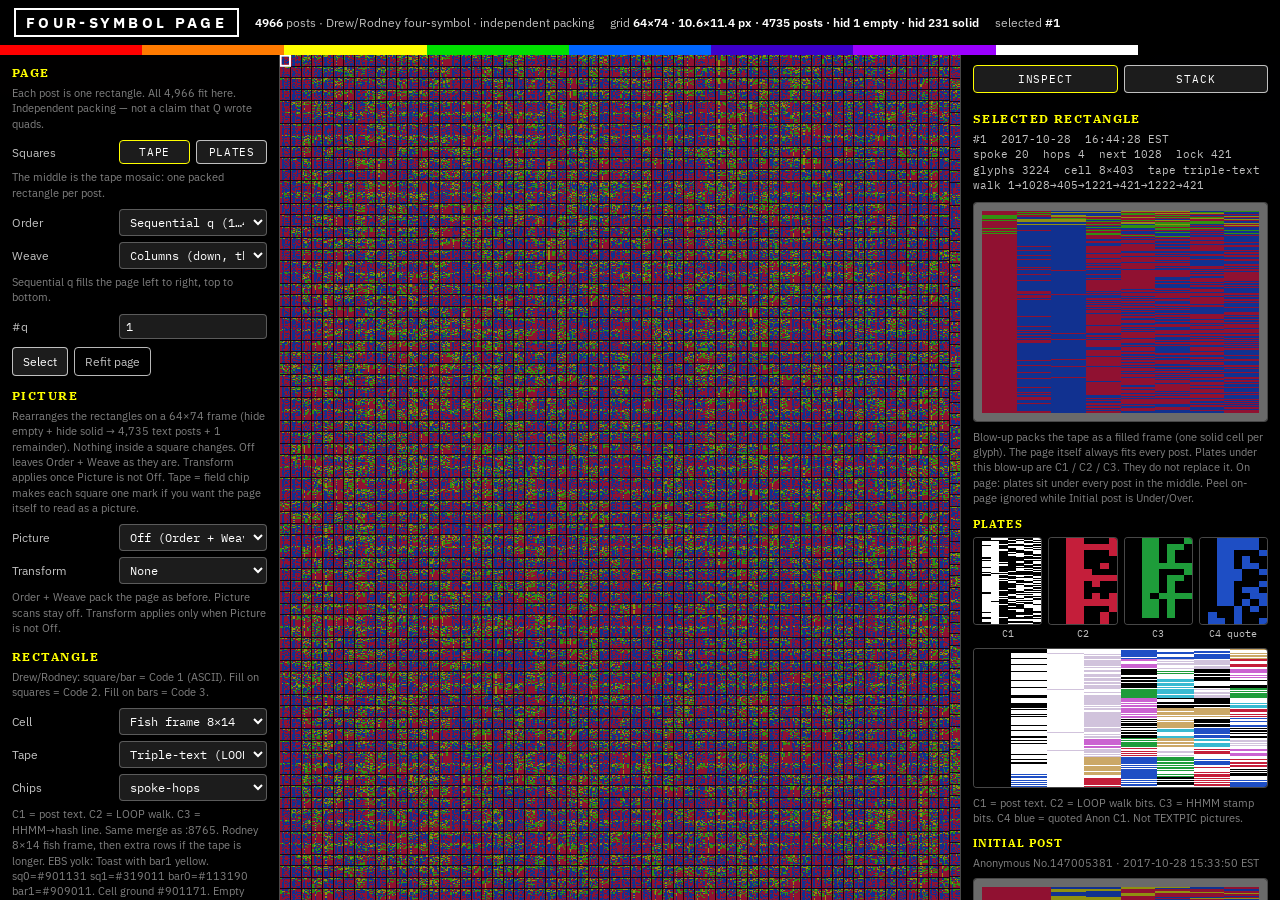
==== commit 4e8b4ba5: "Open the public page on the current :8558 launch settings. The four-symbol app already matched local" ====
--- a/index.html
+++ b/index.html
@@ -1,5 +1,5 @@
 <!DOCTYPE html>
-<html lang="en" data-theme="paper">
+<html lang="en" data-theme="ebs">
 <head>
   <meta charset="utf-8" />
   <meta name="viewport" content="width=device-width, initial-scale=1" />
@@ -8,7 +8,7 @@
   <link href="https://fonts.googleapis.com/css2?family=IBM+Plex+Mono:wght@400;600&family=IBM+Plex+Sans:wght@400;600&family=IBM+Plex+Serif:wght@600&display=swap" rel="stylesheet" />
   <link rel="stylesheet" href="css/page.css?v=20260921h" />
 </head>
-<body data-theme="paper" data-layer="off" data-quote="off">
+<body data-theme="ebs" data-layer="peel" data-quote="over">
   <header>
     <h1>Four-symbol page</h1>
     <div class="meta" id="banner-meta">loading corpus…</div>
@@ -45,15 +45,15 @@
       </label>
       <label class="row">Weave
         <select id="weave">
-          <option value="raster" selected>Raster L→R, T→B</option>
+          <option value="raster">Raster L→R, T→B</option>
           <option value="boustrophedon">Boustrophedon (ox-plow)</option>
           <option value="spiral">Spiral (outer → in)</option>
-          <option value="columns">Columns (down, then next)</option>
+          <option value="columns" selected>Columns (down, then next)</option>
         </select>
       </label>
       <p class="note" id="order-note">Sequential q fills the page left to right, top to bottom.</p>
       <label class="row">#q
-        <input id="qnum" type="number" min="1" max="4966" value="3414" />
+        <input id="qnum" type="number" min="1" max="4966" value="1" />
       </label>
       <div class="btns">
         <button id="go" type="button">Select</button>
@@ -101,8 +101,8 @@
           <option value="spiral">Square spiral</option>
           <option value="weeks">Weeks (7-wide)</option>
           <option value="square">Nearest square</option>
-          <option value="fish">Fish frame 8×14</option>
-          <option value="cross" selected>Cross frame 10×10</option>
+          <option value="fish" selected>Fish frame 8×14</option>
+          <option value="cross">Cross frame 10×10</option>
         </select>
       </label>
       <label class="row">Tape
@@ -127,8 +127,8 @@
       <p class="note">Off leaves the current page. Peel splits C1 / C2 / C3 / C4. Mute hides glyph classes. Stack averages frames. Shuffle sibling on any view that looks like a picture. Independent packing — not a claim that Q wrote quads.</p>
       <label class="row">Layering
         <select id="layer">
-          <option value="off" selected>Off</option>
-          <option value="peel">Peel</option>
+          <option value="off">Off</option>
+          <option value="peel" selected>Peel</option>
           <option value="mute">Mute</option>
           <option value="stack">Stack</option>
           <option value="diff">Diff</option>
@@ -137,10 +137,10 @@
       <p class="note" id="layer-caption"></p>
       <label class="row">Initial post
         <select id="quote">
-          <option value="off" selected>Off</option>
+          <option value="off">Off</option>
           <option value="peek">Peek</option>
           <option value="under">Under the posts</option>
-          <option value="over">Over the posts</option>
+          <option value="over" selected>Over the posts</option>
         </select>
       </label>
       <label class="row layer-quote">Quote tape
@@ -153,27 +153,27 @@
       <p class="note layer-quote">Off leaves the current page. Peek / Under / Over use the same Align, Composite, Plates, Mute, and Shuffle as Layering. Independent packing — not a Q drop.</p>
       <label class="row layer-peel layer-quote-tune">Align
         <select id="align">
-          <option value="tape" selected>Tape (holes)</option>
-          <option value="stream">Stream (TEXTPIC)</option>
+          <option value="tape">Tape (holes)</option>
+          <option value="stream" selected>Stream (TEXTPIC)</option>
         </select>
       </label>
       <label class="row layer-comp layer-quote-tune">Composite
         <select id="comp">
-          <option value="solo" selected>Solo</option>
+          <option value="solo">Solo</option>
           <option value="add">Add</option>
-          <option value="screen">Screen</option>
+          <option value="screen" selected>Screen</option>
           <option value="multiply">Multiply</option>
         </select>
       </label>
       <label class="row layer-onpage">On page
         <select id="onpage">
-          <option value="off" selected>Off (inspector only)</option>
-          <option value="under">Under the posts</option>
+          <option value="off">Off (inspector only)</option>
+          <option value="under" selected>Under the posts</option>
           <option value="over">Over the posts</option>
         </select>
       </label>
-      <label class="row layer-peel layer-quote-mix"><span id="mix-label">Plate mix <b id="mix-readout">55</b></span>
-        <input id="mix" type="range" min="0" max="100" value="55" />
+      <label class="row layer-peel layer-quote-mix"><span id="mix-label">Quote mix <b id="mix-readout">0</b></span>
+        <input id="mix" type="range" min="0" max="100" value="0" />
       </label>
       <label class="row layer-peel layer-quote-tune"><span>Plates</span>
         <span class="checks">
@@ -183,7 +183,7 @@
           <label class="plate-c4-lab"><input id="plate-p4" type="checkbox" checked /> C4</label>
         </span>
       </label>
-      <label class="row"><span>Swap C3/C4</span><input id="swap-c34" type="checkbox" /></label>
+      <label class="row"><span>Swap C3/C4</span><input id="swap-c34" type="checkbox" checked /></label>
       <p class="note" id="swap-c34-note">Off: C3 blue / black, C4 green / black. On: C3 green / black, C4 blue / black.</p>
       <label class="row layer-mute layer-quote-tune"><span>Mute</span>
         <span class="checks">
@@ -214,17 +214,17 @@
           <option value="volt">Volt (hazard yellow)</option>
           <option value="magma">Magma</option>
           <option value="ion">Ion (blue / magenta)</option>
-          <option value="ebs">EBS (please stand by)</option>
-          <option value="paper" selected>Paper (light)</option>
+          <option value="ebs" selected>EBS (please stand by)</option>
+          <option value="paper">Paper (light)</option>
           <option value="oak">Oak (original)</option>
         </select>
       </label>
       <label class="row" id="ebs-paint-row">EBS paint
         <select id="ebs-paint">
-          <option value="meaning" selected>Meaning (C1 + hops)</option>
+          <option value="meaning">Meaning (C1 + hops)</option>
           <option value="spectrum">Spectrum (cycle 9)</option>
           <option value="toast">Toast #901131</option>
-          <option value="yolk">Yolk #909011</option>
+          <option value="yolk" selected>Yolk #909011</option>
         </select>
       </label>
       <label class="row">Color
@@ -235,11 +235,11 @@
           <option value="basin">Lock basin</option>
         </select>
       </label>
-      <label class="row"><span>Cell gaps</span><input id="gaps" type="checkbox" checked /></label>
+      <label class="row"><span>Cell gaps</span><input id="gaps" type="checkbox" /></label>
       <label class="row"><span>q labels</span><input id="labels" type="checkbox" /></label>
-      <label class="row"><span>Hide empty slots</span><input id="hide-empty" type="checkbox" /></label>
-      <label class="row"><span>Hide solid squares</span><input id="hide-solid" type="checkbox" /></label>
-      <label class="row"><span>Filled frame</span><input id="filled-frame" type="checkbox" /></label>
+      <label class="row"><span>Hide empty slots</span><input id="hide-empty" type="checkbox" checked /></label>
+      <label class="row"><span>Hide solid squares</span><input id="hide-solid" type="checkbox" checked /></label>
+      <label class="row"><span>Filled frame</span><input id="filled-frame" type="checkbox" checked /></label>
       <div class="legend">
         <span class="swatch-code"><i class="swatch sq0"></i>sq0</span>
         <span class="swatch-code"><i class="swatch sq1"></i>sq1</span>
@@ -254,7 +254,7 @@
         <span class="swatch-toast swatch-yolk-bar1"><i class="swatch yolk-bar1"></i>bar1 #909011</span>
         <span class="swatch-toast"><i class="swatch toast-cell"></i>cell #901171</span>
       </div>
-      <p class="note">Click a rectangle. Arrows move on the page. Same Drew/Rodney four-symbol codec.</p>
+      <p class="note">Click a rectangle. Arrows move on the page. Same codec as :8765.</p>
       <p class="status" id="pack-status">—</p>
     </aside>
     <div class="stage">
@@ -342,6 +342,6 @@
   <script src="js/quads.js?v=20260917a"></script>
   <script src="js/layouts.js?v=20260917a"></script>
   <script src="js/layers.js?v=20260921h"></script>
-  <script src="js/page.js?v=20260921h"></script>
+  <script src="js/page.js?v=20260923a"></script>
 </body>
 </html>
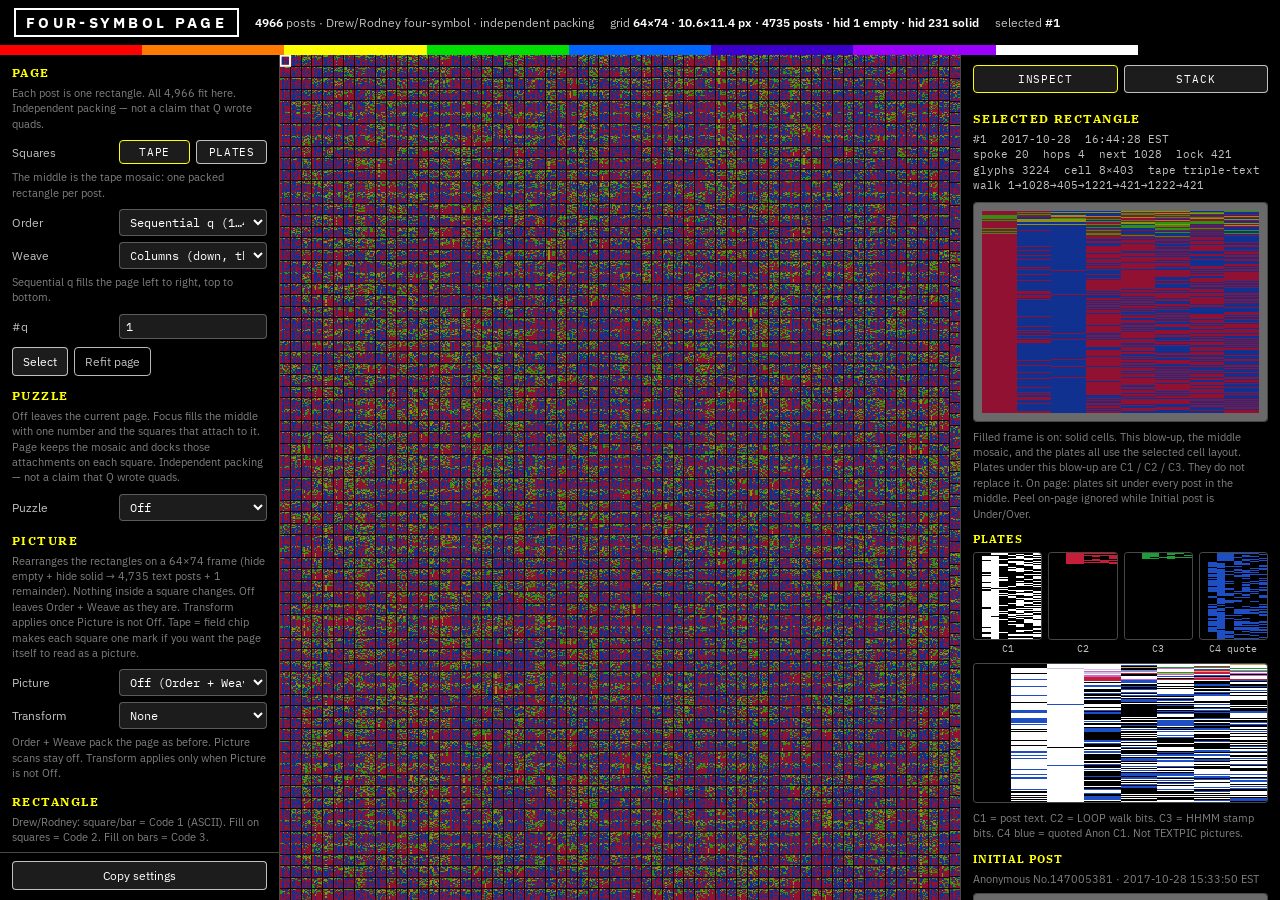
==== commit ea7fdb67: "Add prime-factor puzzle pieces on the four-symbol page. Puzzle Off/Focus/Page in the left rail after" ====
--- a/index.html
+++ b/index.html
@@ -6,9 +6,9 @@
   <title>Four-symbol page — Q posts as rectangles</title>
   <link rel="preconnect" href="https://fonts.googleapis.com" />
   <link href="https://fonts.googleapis.com/css2?family=IBM+Plex+Mono:wght@400;600&family=IBM+Plex+Sans:wght@400;600&family=IBM+Plex+Serif:wght@600&display=swap" rel="stylesheet" />
-  <link rel="stylesheet" href="css/page.css?v=20260921h" />
+  <link rel="stylesheet" href="css/page.css?v=20261009p1" />
 </head>
-<body data-theme="ebs" data-layer="peel" data-quote="over">
+<body data-theme="ebs" data-layer="peel" data-quote="over" data-puzzle="off">
   <header>
     <h1>Four-symbol page</h1>
     <div class="meta" id="banner-meta">loading corpus…</div>
@@ -17,6 +17,7 @@
   </header>
   <div class="shell">
     <aside class="left">
+      <div class="left-scroll">
       <h2>Page</h2>
       <p class="note">Each post is one rectangle. All 4,966 fit here. Independent packing — not a claim that Q wrote quads.</p>
       <label class="row">Squares
@@ -60,6 +61,49 @@
         <button class="ghost" id="fit" type="button">Refit page</button>
       </div>
 
+      <h2>Puzzle</h2>
+      <p class="note" id="puzzle-note">Off leaves the current page. Focus fills the middle with one number and the squares that attach to it. Page keeps the mosaic and docks those attachments on each square.</p>
+      <label class="row">Puzzle
+        <select id="puzzle-mode">
+          <option value="off" selected>Off</option>
+          <option value="focus">Focus</option>
+          <option value="page">Page</option>
+        </select>
+      </label>
+      <label class="row puzzle-only">Filter
+        <select id="puzzle-filter">
+          <option value="all" selected>All</option>
+          <option value="prime">Primes</option>
+          <option value="comp">Composites</option>
+          <option value="sg">Sophie Germain</option>
+          <option value="safe">Safeprimes</option>
+          <option value="chain">Cunningham</option>
+        </select>
+      </label>
+      <label class="row puzzle-only"><span>Show primes</span><input id="puzzle-primes" type="checkbox" checked /></label>
+      <label class="row puzzle-only"><span>Show composites</span><input id="puzzle-comps" type="checkbox" checked /></label>
+      <label class="row puzzle-only"><span>Attach 1 (unit pair)</span><input id="puzzle-unit" type="checkbox" checked /></label>
+      <label class="row puzzle-only"><span>Attach ordinal</span><input id="puzzle-ordinal" type="checkbox" checked /></label>
+      <label class="row puzzle-only"><span>Attach factor pairs</span><input id="puzzle-pairs" type="checkbox" checked /></label>
+      <label class="row puzzle-only"><span>Attach distinct primes ω</span><input id="puzzle-omega" type="checkbox" /></label>
+      <label class="row puzzle-only">Sophie Germain
+        <select id="puzzle-sg">
+          <option value="off" selected>Off</option>
+          <option value="partner">Partner</option>
+          <option value="chain">Chain</option>
+        </select>
+      </label>
+      <label class="row puzzle-only"><span>Orient squares</span><input id="puzzle-orient" type="checkbox" checked /></label>
+      <div class="btns puzzle-only">
+        <button type="button" id="puzzle-prev">Prev</button>
+        <button type="button" id="puzzle-play" aria-pressed="false">Play</button>
+        <button type="button" id="puzzle-next">Next</button>
+      </div>
+      <label class="row puzzle-only"><span>Play speed <b id="puzzle-speed-readout">700</b> ms</span>
+        <input id="puzzle-speed" type="range" min="200" max="2000" step="50" value="700" />
+      </label>
+      <p class="note puzzle-only" id="puzzle-walk-note">Focus arrows Left/Right (and Up/Down) walk the filtered homes, not the mosaic grid.</p>
+
       <h2>Picture</h2>
       <p class="note">Rearranges the rectangles on a 64×74 frame (hide empty + hide solid → 4,735 text posts + 1 remainder). Nothing inside a square changes. Off leaves Order + Weave as they are. Transform applies once Picture is not Off. Tape = field chip makes each square one mark if you want the page itself to read as a picture.</p>
       <label class="row">Picture
@@ -172,7 +216,7 @@
           <option value="over">Over the posts</option>
         </select>
       </label>
-      <label class="row layer-peel layer-quote-mix"><span id="mix-label">Quote mix <b id="mix-readout">0</b></span>
+      <label class="row layer-peel layer-quote-mix"><span id="mix-label">Plate mix <b id="mix-readout">0</b></span>
         <input id="mix" type="range" min="0" max="100" value="0" />
       </label>
       <label class="row layer-peel layer-quote-tune"><span>Plates</span>
@@ -256,6 +300,11 @@
       </div>
       <p class="note">Click a rectangle. Arrows move on the page. Same codec as :8765.</p>
       <p class="status" id="pack-status">—</p>
+      </div>
+      <div class="left-foot">
+        <button type="button" id="copy-settings">Copy settings</button>
+        <p class="note" id="copy-settings-note" aria-live="polite"></p>
+      </div>
     </aside>
     <div class="stage">
       <canvas id="page" aria-label="Four-symbol rectangles, one per Q post"></canvas>
@@ -268,6 +317,7 @@
       <div id="tab-panel-inspect" role="tabpanel" aria-labelledby="tab-inspect">
       <h2>Selected rectangle</h2>
       <div id="inspect-meta">Click a cell.</div>
+      <div id="piece-list" hidden></div>
       <canvas id="peek" width="300" height="220" aria-label="Readable blow-up of the selected tape"></canvas>
       <p class="note" id="peek-note">Blow-up uses the same cell layout at a readable glyph size. The page itself always fits every post.</p>
       <div id="plates-block" hidden>
@@ -339,9 +389,10 @@
       </div>
     </aside>
   </div>
-  <script src="js/quads.js?v=20260917a"></script>
-  <script src="js/layouts.js?v=20260917a"></script>
-  <script src="js/layers.js?v=20260921h"></script>
-  <script src="js/page.js?v=20260923a"></script>
+  <script src="js/quads.js?v=20260923v31"></script>
+  <script src="js/layouts.js?v=20260923v31"></script>
+  <script src="js/layers.js?v=20260923v31"></script>
+  <script src="js/primes.js?v=20261009p1"></script>
+  <script src="js/page.js?v=20261009p1"></script>
 </body>
 </html>
--- a/css/page.css
+++ b/css/page.css
@@ -343,6 +343,26 @@
   background: var(--panel);
   min-height: 0;
 }
+aside.left {
+  display: flex;
+  flex-direction: column;
+  overflow: hidden;
+  padding: 0;
+}
+.left-scroll {
+  flex: 1 1 auto;
+  min-height: 0;
+  overflow: auto;
+  padding: 10px 12px 16px;
+}
+.left-foot {
+  flex: 0 0 auto;
+  border-top: 1px solid var(--line);
+  padding: 8px 12px 10px;
+  background: var(--panel);
+}
+.left-foot button { width: 100%; }
+#copy-settings-note:empty { display: none; }
 aside.right { border-right: 0; border-left: 1px solid var(--line); }
 
 .right-tabs {
@@ -689,3 +709,41 @@
   font: 11px var(--mono);
   margin: 0 0 6px;
 }
+
+body[data-puzzle="off"] .puzzle-only { display: none; }
+body[data-puzzle="focus"] select:disabled,
+body[data-puzzle="focus"] input:disabled {
+  opacity: 0.45;
+  cursor: not-allowed;
+}
+#puzzle-play[aria-pressed="true"] {
+  border-color: var(--gold);
+  color: var(--gold-2);
+  background: var(--elev-2);
+}
+#piece-list {
+  display: flex;
+  flex-wrap: wrap;
+  gap: 4px;
+  margin: 6px 0 8px;
+}
+#piece-list[hidden] { display: none; }
+#piece-list button {
+  font: 11px var(--mono);
+  padding: 3px 7px;
+}
+#piece-list button[data-role="unit"] { border-color: var(--ink); }
+#piece-list button[data-role="ordinal"] { border-color: #7b4ea3; color: #c9a6e8; }
+#piece-list button[data-role="pair-small"],
+#piece-list button[data-role="pair-large"] { border-color: var(--teal); }
+#piece-list button[data-role="omega"] { border-color: var(--sage); }
+#piece-list button[data-role="sg-partner"],
+#piece-list button[data-role="sg-germain"],
+#piece-list button[data-role="chain"] { border-color: var(--crimson); }
+#piece-list .ghost-q {
+  font: 11px var(--mono);
+  color: var(--faint);
+  border: 1px dashed var(--faint);
+  border-radius: 4px;
+  padding: 3px 7px;
+}
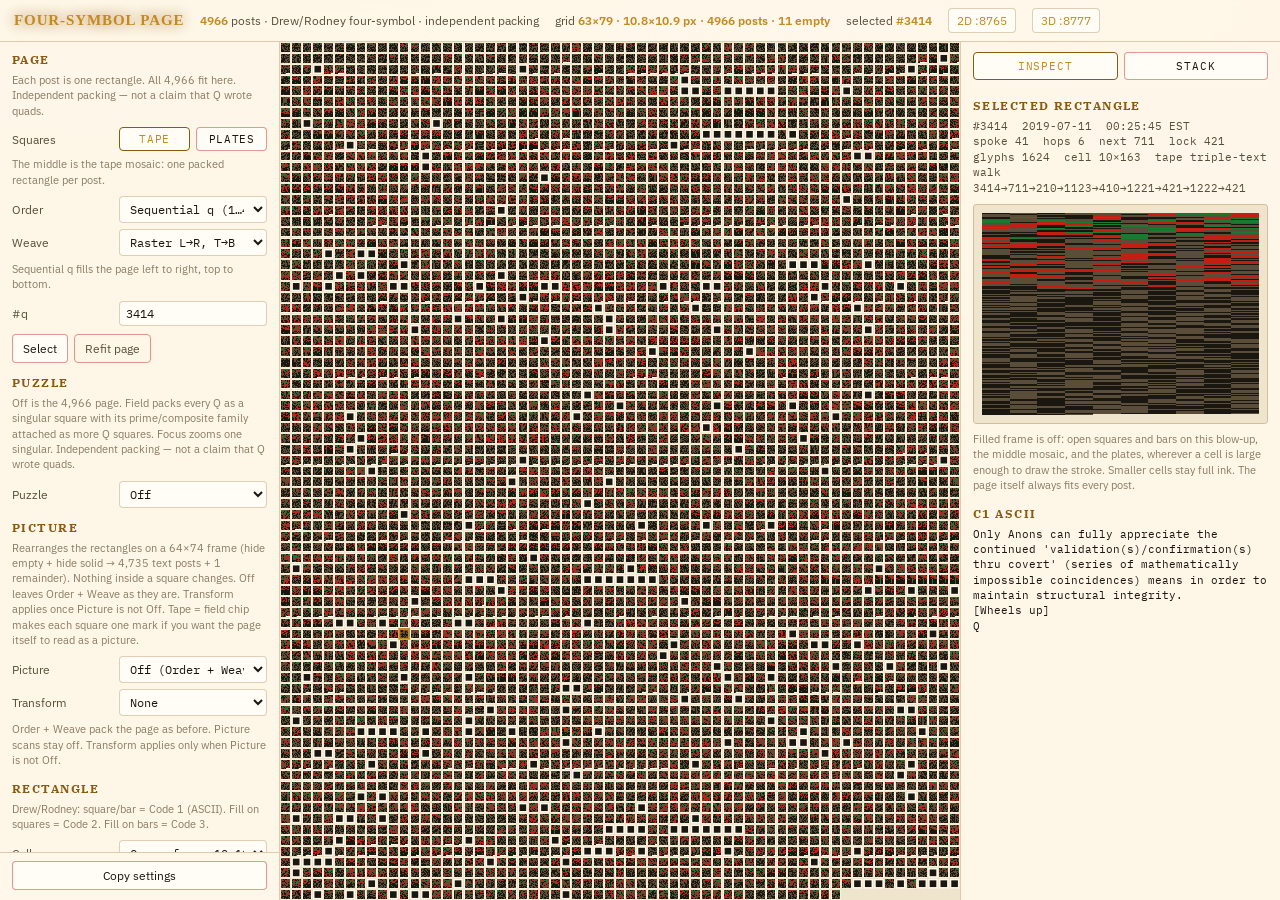
==== commit 7e43767d: "Pack the whole corpus as singular squares with attached prime and composite families. Field replaces" ====
--- a/index.html
+++ b/index.html
@@ -1,19 +1,21 @@
 <!DOCTYPE html>
-<html lang="en" data-theme="ebs">
+<html lang="en" data-theme="paper">
 <head>
   <meta charset="utf-8" />
   <meta name="viewport" content="width=device-width, initial-scale=1" />
   <title>Four-symbol page — Q posts as rectangles</title>
   <link rel="preconnect" href="https://fonts.googleapis.com" />
   <link href="https://fonts.googleapis.com/css2?family=IBM+Plex+Mono:wght@400;600&family=IBM+Plex+Sans:wght@400;600&family=IBM+Plex+Serif:wght@600&display=swap" rel="stylesheet" />
-  <link rel="stylesheet" href="css/page.css?v=20261009p1" />
+  <link rel="stylesheet" href="css/page.css?v=20261009pc1" />
 </head>
-<body data-theme="ebs" data-layer="peel" data-quote="over" data-puzzle="off">
+<body data-theme="paper" data-layer="off" data-quote="off" data-puzzle="off">
   <header>
     <h1>Four-symbol page</h1>
     <div class="meta" id="banner-meta">loading corpus…</div>
     <div class="meta">grid <b id="grid-readout">—</b></div>
     <div class="meta">selected <b id="sel-readout">—</b></div>
+    <a class="ghost" href="http://127.0.0.1:8765/" title="Loop Code Visualizer">2D :8765</a>
+    <a class="ghost" href="http://127.0.0.1:8777/" title="3D analyzer">3D :8777</a>
   </header>
   <div class="shell">
     <aside class="left">
@@ -46,15 +48,15 @@
       </label>
       <label class="row">Weave
         <select id="weave">
-          <option value="raster">Raster L→R, T→B</option>
+          <option value="raster" selected>Raster L→R, T→B</option>
           <option value="boustrophedon">Boustrophedon (ox-plow)</option>
           <option value="spiral">Spiral (outer → in)</option>
-          <option value="columns" selected>Columns (down, then next)</option>
+          <option value="columns">Columns (down, then next)</option>
         </select>
       </label>
       <p class="note" id="order-note">Sequential q fills the page left to right, top to bottom.</p>
       <label class="row">#q
-        <input id="qnum" type="number" min="1" max="4966" value="1" />
+        <input id="qnum" type="number" min="1" max="4966" value="3414" />
       </label>
       <div class="btns">
         <button id="go" type="button">Select</button>
@@ -62,47 +64,23 @@
       </div>
 
       <h2>Puzzle</h2>
-      <p class="note" id="puzzle-note">Off leaves the current page. Focus fills the middle with one number and the squares that attach to it. Page keeps the mosaic and docks those attachments on each square.</p>
+      <p class="note" id="puzzle-note">Off is the 4,966 page. Field packs every Q as a singular square with its prime/composite family attached as more Q squares. Focus zooms one singular.</p>
       <label class="row">Puzzle
         <select id="puzzle-mode">
           <option value="off" selected>Off</option>
+          <option value="field">Field</option>
           <option value="focus">Focus</option>
-          <option value="page">Page</option>
-        </select>
-      </label>
-      <label class="row puzzle-only">Filter
-        <select id="puzzle-filter">
-          <option value="all" selected>All</option>
-          <option value="prime">Primes</option>
-          <option value="comp">Composites</option>
-          <option value="sg">Sophie Germain</option>
-          <option value="safe">Safeprimes</option>
-          <option value="chain">Cunningham</option>
-        </select>
-      </label>
-      <label class="row puzzle-only"><span>Show primes</span><input id="puzzle-primes" type="checkbox" checked /></label>
-      <label class="row puzzle-only"><span>Show composites</span><input id="puzzle-comps" type="checkbox" checked /></label>
-      <label class="row puzzle-only"><span>Attach 1 (unit pair)</span><input id="puzzle-unit" type="checkbox" checked /></label>
-      <label class="row puzzle-only"><span>Attach ordinal</span><input id="puzzle-ordinal" type="checkbox" checked /></label>
-      <label class="row puzzle-only"><span>Attach factor pairs</span><input id="puzzle-pairs" type="checkbox" checked /></label>
-      <label class="row puzzle-only"><span>Attach distinct primes ω</span><input id="puzzle-omega" type="checkbox" /></label>
-      <label class="row puzzle-only">Sophie Germain
-        <select id="puzzle-sg">
-          <option value="off" selected>Off</option>
-          <option value="partner">Partner</option>
-          <option value="chain">Chain</option>
-        </select>
-      </label>
-      <label class="row puzzle-only"><span>Orient squares</span><input id="puzzle-orient" type="checkbox" checked /></label>
-      <div class="btns puzzle-only">
-        <button type="button" id="puzzle-prev">Prev</button>
-        <button type="button" id="puzzle-play" aria-pressed="false">Play</button>
-        <button type="button" id="puzzle-next">Next</button>
-      </div>
-      <label class="row puzzle-only"><span>Play speed <b id="puzzle-speed-readout">700</b> ms</span>
-        <input id="puzzle-speed" type="range" min="200" max="2000" step="50" value="700" />
-      </label>
-      <p class="note puzzle-only" id="puzzle-walk-note">Focus arrows Left/Right (and Up/Down) walk the filtered homes, not the mosaic grid.</p>
+        </select>
+      </label>
+      <label class="row puzzle-field-only">Scale
+        <select id="puzzle-scale">
+          <option value="fit" selected>Fit</option>
+          <option value="read">Read</option>
+        </select>
+      </label>
+      <div class="btns puzzle-field-only">
+        <button type="button" id="puzzle-zoom">Zoom Focus</button>
+      </div>
 
       <h2>Picture</h2>
       <p class="note">Rearranges the rectangles on a 64×74 frame (hide empty + hide solid → 4,735 text posts + 1 remainder). Nothing inside a square changes. Off leaves Order + Weave as they are. Transform applies once Picture is not Off. Tape = field chip makes each square one mark if you want the page itself to read as a picture.</p>
@@ -145,8 +123,8 @@
           <option value="spiral">Square spiral</option>
           <option value="weeks">Weeks (7-wide)</option>
           <option value="square">Nearest square</option>
-          <option value="fish" selected>Fish frame 8×14</option>
-          <option value="cross">Cross frame 10×10</option>
+          <option value="fish">Fish frame 8×14</option>
+          <option value="cross" selected>Cross frame 10×10</option>
         </select>
       </label>
       <label class="row">Tape
@@ -171,8 +149,8 @@
       <p class="note">Off leaves the current page. Peel splits C1 / C2 / C3 / C4. Mute hides glyph classes. Stack averages frames. Shuffle sibling on any view that looks like a picture. Independent packing — not a claim that Q wrote quads.</p>
       <label class="row">Layering
         <select id="layer">
-          <option value="off">Off</option>
-          <option value="peel" selected>Peel</option>
+          <option value="off" selected>Off</option>
+          <option value="peel">Peel</option>
           <option value="mute">Mute</option>
           <option value="stack">Stack</option>
           <option value="diff">Diff</option>
@@ -181,10 +159,10 @@
       <p class="note" id="layer-caption"></p>
       <label class="row">Initial post
         <select id="quote">
-          <option value="off">Off</option>
+          <option value="off" selected>Off</option>
           <option value="peek">Peek</option>
           <option value="under">Under the posts</option>
-          <option value="over" selected>Over the posts</option>
+          <option value="over">Over the posts</option>
         </select>
       </label>
       <label class="row layer-quote">Quote tape
@@ -197,27 +175,27 @@
       <p class="note layer-quote">Off leaves the current page. Peek / Under / Over use the same Align, Composite, Plates, Mute, and Shuffle as Layering. Independent packing — not a Q drop.</p>
       <label class="row layer-peel layer-quote-tune">Align
         <select id="align">
-          <option value="tape">Tape (holes)</option>
-          <option value="stream" selected>Stream (TEXTPIC)</option>
+          <option value="tape" selected>Tape (holes)</option>
+          <option value="stream">Stream (TEXTPIC)</option>
         </select>
       </label>
       <label class="row layer-comp layer-quote-tune">Composite
         <select id="comp">
-          <option value="solo">Solo</option>
+          <option value="solo" selected>Solo</option>
           <option value="add">Add</option>
-          <option value="screen" selected>Screen</option>
+          <option value="screen">Screen</option>
           <option value="multiply">Multiply</option>
         </select>
       </label>
       <label class="row layer-onpage">On page
         <select id="onpage">
-          <option value="off">Off (inspector only)</option>
-          <option value="under" selected>Under the posts</option>
+          <option value="off" selected>Off (inspector only)</option>
+          <option value="under">Under the posts</option>
           <option value="over">Over the posts</option>
         </select>
       </label>
-      <label class="row layer-peel layer-quote-mix"><span id="mix-label">Plate mix <b id="mix-readout">0</b></span>
-        <input id="mix" type="range" min="0" max="100" value="0" />
+      <label class="row layer-peel layer-quote-mix"><span id="mix-label">Plate mix <b id="mix-readout">55</b></span>
+        <input id="mix" type="range" min="0" max="100" value="55" />
       </label>
       <label class="row layer-peel layer-quote-tune"><span>Plates</span>
         <span class="checks">
@@ -227,7 +205,7 @@
           <label class="plate-c4-lab"><input id="plate-p4" type="checkbox" checked /> C4</label>
         </span>
       </label>
-      <label class="row"><span>Swap C3/C4</span><input id="swap-c34" type="checkbox" checked /></label>
+      <label class="row"><span>Swap C3/C4</span><input id="swap-c34" type="checkbox" /></label>
       <p class="note" id="swap-c34-note">Off: C3 blue / black, C4 green / black. On: C3 green / black, C4 blue / black.</p>
       <label class="row layer-mute layer-quote-tune"><span>Mute</span>
         <span class="checks">
@@ -258,17 +236,17 @@
           <option value="volt">Volt (hazard yellow)</option>
           <option value="magma">Magma</option>
           <option value="ion">Ion (blue / magenta)</option>
-          <option value="ebs" selected>EBS (please stand by)</option>
-          <option value="paper">Paper (light)</option>
+          <option value="ebs">EBS (please stand by)</option>
+          <option value="paper" selected>Paper (light)</option>
           <option value="oak">Oak (original)</option>
         </select>
       </label>
       <label class="row" id="ebs-paint-row">EBS paint
         <select id="ebs-paint">
-          <option value="meaning">Meaning (C1 + hops)</option>
+          <option value="meaning" selected>Meaning (C1 + hops)</option>
           <option value="spectrum">Spectrum (cycle 9)</option>
           <option value="toast">Toast #901131</option>
-          <option value="yolk" selected>Yolk #909011</option>
+          <option value="yolk">Yolk #909011</option>
         </select>
       </label>
       <label class="row">Color
@@ -279,11 +257,11 @@
           <option value="basin">Lock basin</option>
         </select>
       </label>
-      <label class="row"><span>Cell gaps</span><input id="gaps" type="checkbox" /></label>
+      <label class="row"><span>Cell gaps</span><input id="gaps" type="checkbox" checked /></label>
       <label class="row"><span>q labels</span><input id="labels" type="checkbox" /></label>
-      <label class="row"><span>Hide empty slots</span><input id="hide-empty" type="checkbox" checked /></label>
-      <label class="row"><span>Hide solid squares</span><input id="hide-solid" type="checkbox" checked /></label>
-      <label class="row"><span>Filled frame</span><input id="filled-frame" type="checkbox" checked /></label>
+      <label class="row"><span>Hide empty slots</span><input id="hide-empty" type="checkbox" /></label>
+      <label class="row"><span>Hide solid squares</span><input id="hide-solid" type="checkbox" /></label>
+      <label class="row"><span>Filled frame</span><input id="filled-frame" type="checkbox" /></label>
       <div class="legend">
         <span class="swatch-code"><i class="swatch sq0"></i>sq0</span>
         <span class="swatch-code"><i class="swatch sq1"></i>sq1</span>
@@ -308,6 +286,7 @@
     </aside>
     <div class="stage">
       <canvas id="page" aria-label="Four-symbol rectangles, one per Q post"></canvas>
+      <div id="field-spacer" hidden></div>
     </div>
     <aside class="right">
       <div class="right-tabs" role="tablist" aria-label="Right inspector">
@@ -392,7 +371,7 @@
   <script src="js/quads.js?v=20260923v31"></script>
   <script src="js/layouts.js?v=20260923v31"></script>
   <script src="js/layers.js?v=20260923v31"></script>
-  <script src="js/primes.js?v=20261009p1"></script>
-  <script src="js/page.js?v=20261009p1"></script>
+  <script src="js/primes.js?v=20261009pc1"></script>
+  <script src="js/page.js?v=20261009pc2"></script>
 </body>
 </html>
--- a/css/page.css
+++ b/css/page.css
@@ -710,16 +710,28 @@
   margin: 0 0 6px;
 }
 
-body[data-puzzle="off"] .puzzle-only { display: none; }
+body[data-puzzle="off"] .puzzle-only,
+body[data-puzzle="off"] .puzzle-field-only,
+body[data-puzzle="focus"] .puzzle-field-only { display: none; }
 body[data-puzzle="focus"] select:disabled,
-body[data-puzzle="focus"] input:disabled {
+body[data-puzzle="focus"] input:disabled,
+body[data-puzzle="field"] select:disabled,
+body[data-puzzle="field"] input:disabled {
   opacity: 0.45;
   cursor: not-allowed;
 }
-#puzzle-play[aria-pressed="true"] {
-  border-color: var(--gold);
-  color: var(--gold-2);
-  background: var(--elev-2);
+body[data-puzzle="field"][data-pzscale="read"] .stage { overflow: auto; }
+#field-spacer {
+  position: absolute;
+  left: 0;
+  top: 0;
+  pointer-events: none;
+}
+body[data-puzzle="field"][data-pzscale="read"] #page {
+  position: sticky;
+  top: 0;
+  left: 0;
+  z-index: 1;
 }
 #piece-list {
   display: flex;
